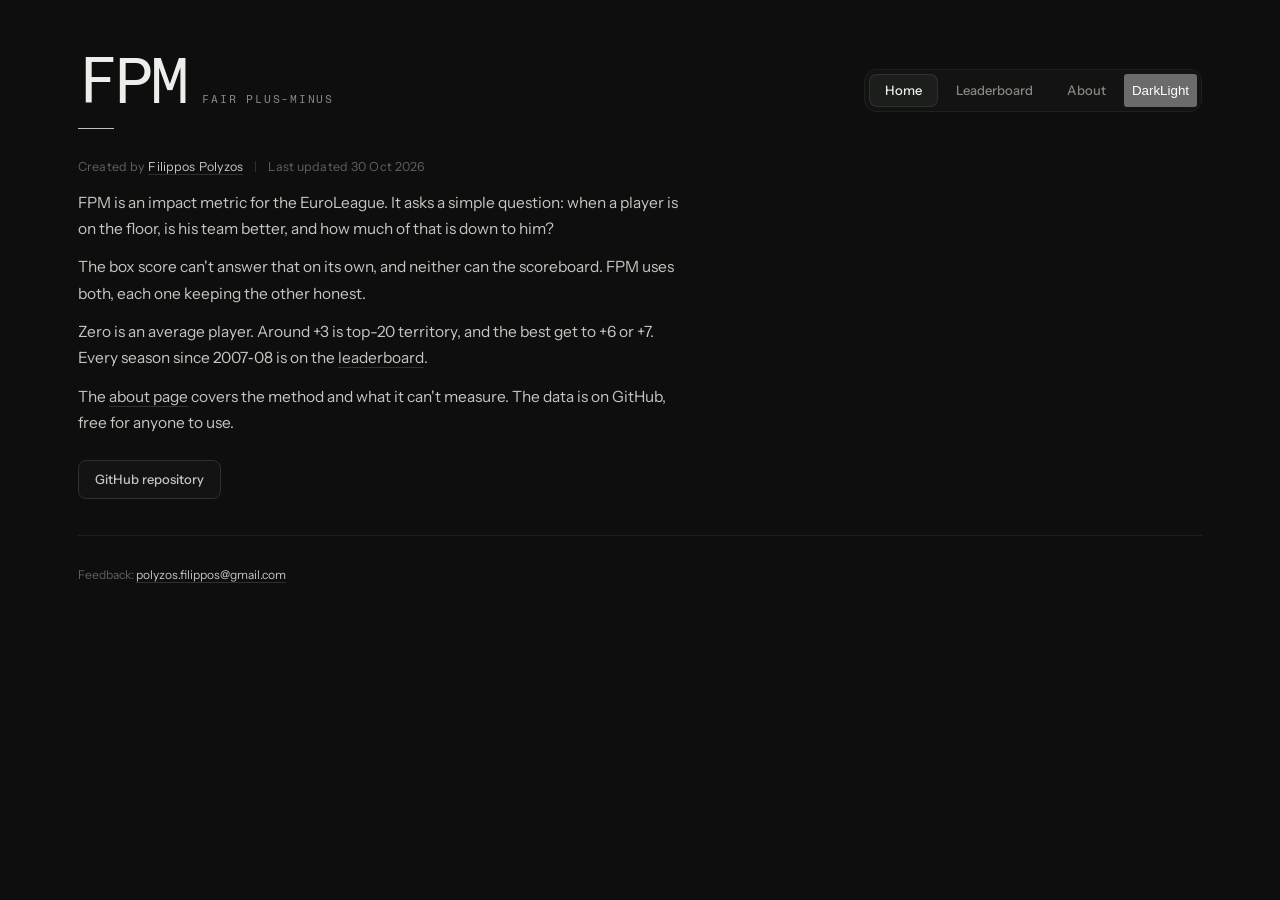
==== docs/index.html @ d582e66f "Add files via upload" ====
<!doctype html>
<html lang="en">
<head>
<meta charset="utf-8">
<meta name="viewport" content="width=device-width, initial-scale=1, viewport-fit=cover">
<script>/* apply a remembered theme before the page paints */try{var t=localStorage.getItem("fpm-theme");if(t==="dark"||t==="light")document.documentElement.setAttribute("data-theme",t);}catch(e){}</script>
<title>FPM - Fair Plus-Minus</title>
<meta name="description" content="Fair Plus-Minus: a EuroLeague player impact metric, with a leaderboard for every season since 2007-08.">
<link rel="preconnect" href="https://fonts.gstatic.com" crossorigin>
<link rel="stylesheet" href="https://fonts.googleapis.com/css2?family=Fragment+Mono&family=Instrument+Sans:wght@400;500;600&family=Instrument+Serif:ital@0;1&display=swap">
<link rel="stylesheet" href="assets/site.css">
</head>
<body>
<div class="wrap">
  <header class="mast">
    <a class="brand" href="./">
      <div class="row"><h1>FPM</h1><span class="exp">Fair Plus-Minus</span></div>
      <div class="mark"></div>
    </a>
    <nav class="nav" aria-label="Site">
      <a href="./" aria-current="page">Home</a>
      <a href="leaderboard/">Leaderboard</a>
      <a href="about/">About</a>
      <button class="theme" id="theme" type="button" aria-label="Switch between light and dark"><span class="on-light">Dark</span><span class="on-dark">Light</span></button>
    </nav>
  </header>

  <div class="credit">
    <span>Created by <a href="https://x.com/filippos_pol" target="_blank" rel="noopener">Filippos Polyzos</a></span>
    <span id="updated"></span>
  </div>

  <p class="lede">FPM is an impact metric for the EuroLeague. It asks a simple question: when a player
    is on the floor, is his team better, and how much of that is down to him?</p>
  <p class="lede">The box score can't answer that on its own, and neither can the scoreboard. FPM uses
    both, each one keeping the other honest.</p>
  <p class="lede">Zero is an average player. Around +3 is top-20 territory, and the best get to +6 or
    +7. Every season since 2007&#8209;08 is on the <a href="leaderboard/">leaderboard</a>.</p>
  <p class="lede">The <a href="about/">about page</a> covers the method and what it can't measure.
    The data is on GitHub, free for anyone to use.</p>
  <a class="repo" href="https://github.com/filippospol/FPM" target="_blank" rel="noopener">GitHub repository</a>
  <div class="rule"></div>

  <footer>
    Feedback: <a href="mailto:polyzos.filippos@gmail.com">polyzos.filippos@gmail.com</a>
  </footer>
</div>
<script src="assets/site.js" data-json="leaderboard/fpm.json"></script>
</body>
</html>
---- docs/assets/site.css ----
/* FPM site: the shared house style ("Instrument"). Fragment Mono for the wordmark and the numbers,
   Instrument Sans for everything you read. Near-black greens-greys, hairline rules, one light accent.
   Every page links this file, so the three stay in step. */
:root{
  --bg:#0d0e0d; --panel:#121312; --raise:#1c1e1c; --hover:#161816;
  --text:#eceee9; --sec:#c3c7bf; --muted:#858a81; --faint:#5d6159;
  --line:#2d302c; --line-2:#1e201d; --accent:#eceee9;
  /* heatmap pair, safe for colour-blind readers: blue above average, vermillion below */
  --pos:52,128,214; --neg:222,98,18;
  --pos-text:#6ea8e8; --neg-text:#f08a46;
  --r:6px;
  --f-mono:'Fragment Mono',ui-monospace,SFMono-Regular,Menlo,Consolas,monospace;
  --f-sans:'Instrument Sans',system-ui,-apple-system,'Segoe UI',Helvetica,Arial,sans-serif;
  --gut:max(18px,env(safe-area-inset-left,0px));
  --gutr:max(18px,env(safe-area-inset-right,0px));
  color-scheme:dark;
}
*{box-sizing:border-box}
html{background:var(--bg)}
html,body{margin:0}
body{background:var(--bg);color:var(--text);font-family:var(--f-sans);-webkit-font-smoothing:antialiased}
a{color:var(--sec)}
.wrap{max-width:1160px;margin:0 auto;padding:0 var(--gutr) 72px var(--gut)}

/* masthead: wordmark on the left, page switcher on the right */
.mast{display:flex;align-items:center;justify-content:space-between;gap:16px;padding:52px 0 0}
.brand{color:inherit;text-decoration:none}
.brand .row{display:flex;align-items:baseline;gap:16px;flex-wrap:wrap}
.brand h1{font:400 clamp(44px,8vw,64px)/.9 var(--f-mono);letter-spacing:-.06em;margin:0}
.brand .exp{font:400 11px var(--f-mono);text-transform:uppercase;letter-spacing:.16em;color:var(--muted)}
.mark{height:1px;width:36px;background:var(--accent);opacity:.8;margin:18px 0 0}
.nav{display:flex;gap:2px;background:var(--panel);border:1px solid var(--line-2);border-radius:calc(var(--r) + 6px);padding:4px}
.nav a{font:500 13px/1 var(--f-sans);color:var(--muted);text-decoration:none;border-radius:calc(var(--r) + 2px);padding:10px 16px}
.nav a:hover{color:var(--text)}
.nav a[aria-current="page"]{background:var(--raise);color:var(--text);box-shadow:inset 0 0 0 1px var(--line)}

/* credit and last-updated line, right under the masthead */
.credit{margin:30px 0 0;font-size:12.5px;color:var(--faint);letter-spacing:.01em;display:flex;flex-wrap:wrap;align-items:center;gap:6px 0}
.credit #updated{display:none}
.credit.dated #updated{display:inline}
.credit.dated #updated::before{content:"";display:inline-block;width:1px;height:11px;background:var(--line);margin:0 12px;vertical-align:-1px}

/* intro copy */
.lede{max-width:60ch;margin:16px 0 0;font-size:15.5px;line-height:1.7;color:var(--sec)}
.lede+.lede{margin-top:12px}
.lede b{color:var(--text);font-weight:500}
.lede a,.credit a,footer a{color:var(--sec);text-decoration:none;border-bottom:1px solid var(--line)}
.lede a:hover,.credit a:hover,footer a:hover{color:var(--text);border-bottom-color:var(--text)}
.repo{display:inline-block;margin:24px 0 0;font:500 13px/1 var(--f-sans);color:var(--sec);text-decoration:none;
  background:var(--panel);border:1px solid var(--line);border-radius:calc(var(--r) + 2px);padding:12px 16px}
.repo:hover{color:var(--text);border-color:var(--muted)}
.rule{height:1px;background:var(--line-2);margin:36px 0 0}

footer{margin-top:28px;font-size:12px;line-height:1.8;color:var(--faint)}
footer .by{margin-top:6px}

/* back to top, on the leaderboard and about pages */
.top{position:fixed;z-index:50;right:max(18px,env(safe-area-inset-right,0px));bottom:max(18px,env(safe-area-inset-bottom,0px));
  font:500 12px/1 var(--f-sans);color:var(--sec);background:var(--panel);border:1px solid var(--line);
  border-radius:calc(var(--r) + 2px);padding:11px 14px;cursor:pointer;opacity:0;pointer-events:none;transition:opacity .2s}
.top.show{opacity:1;pointer-events:auto}
.top:hover{color:var(--text);border-color:var(--muted)}

/* about: long-form reading with a table of contents beside it */
.doc{display:grid;grid-template-columns:220px minmax(0,1fr);gap:48px;margin-top:8px}
.toc{position:sticky;top:24px;align-self:start;max-height:calc(100vh - 48px);overflow:auto;padding:30px 0 0}
.toc ol{list-style:none;margin:0;padding:0}
.toc>ol>li{margin:0 0 20px}
.toc>ol>li>a{font-size:10.5px;font-weight:600;letter-spacing:.1em;text-transform:uppercase;color:var(--muted)}
.toc li li{margin:8px 0 0}
.toc li li a{font-size:12.5px;color:var(--faint)}
.toc a{text-decoration:none;line-height:1.45;display:inline-block}
.toc a:hover,.toc a.on{color:var(--text)}
.prose{max-width:70ch;font-size:15.5px;line-height:1.75;color:var(--sec)}
.prose .part{padding-top:6px}
.prose .part+.part{margin-top:56px;border-top:1px solid var(--line-2)}
.prose h2{font:400 clamp(24px,3.4vw,30px)/1.2 var(--f-mono);letter-spacing:-.03em;color:var(--text);margin:28px 0 16px}
.prose h3{font-size:18px;font-weight:600;letter-spacing:-.01em;color:var(--text);margin:40px 0 10px}
.prose h4{font-size:10.5px;font-weight:600;letter-spacing:.12em;text-transform:uppercase;color:var(--muted);margin:30px 0 10px}
.prose p{margin:0 0 14px}
.prose strong{color:var(--text);font-weight:600}
.prose em{color:var(--text);font-style:italic}
.prose ul,.prose ol{margin:0 0 16px;padding-left:20px}
.prose li{margin:0 0 9px;line-height:1.65}
.prose li::marker{color:var(--faint)}
.prose a{color:var(--sec);text-decoration:none;border-bottom:1px solid var(--line);overflow-wrap:anywhere}
.prose a:hover{color:var(--text);border-bottom-color:var(--text)}
.prose code{font:400 13px var(--f-mono);background:var(--raise);border:1px solid var(--line-2);
  border-radius:4px;padding:1px 5px;color:var(--text)}
.prose h2,.prose h3,.prose h4{scroll-margin-top:20px}
.status{color:var(--muted);font-size:13px;padding:30px 0}

@media(max-width:1000px){
  .doc{grid-template-columns:1fr;gap:0}
  .toc{position:static;max-height:none;border-bottom:1px solid var(--line-2);padding:24px 0 16px}
  .toc li li{display:none}
  .toc>ol{display:flex;flex-wrap:wrap;gap:8px 22px}
  .toc>ol>li{margin:0}
}
@media(max-width:620px){
  .mast{flex-wrap:wrap;align-items:flex-start}
  .credit{flex-direction:column;align-items:flex-start}
  .credit.dated #updated::before{display:none}
}
@media(prefers-reduced-motion:reduce){*{transition:none!important;scroll-behavior:auto!important}}
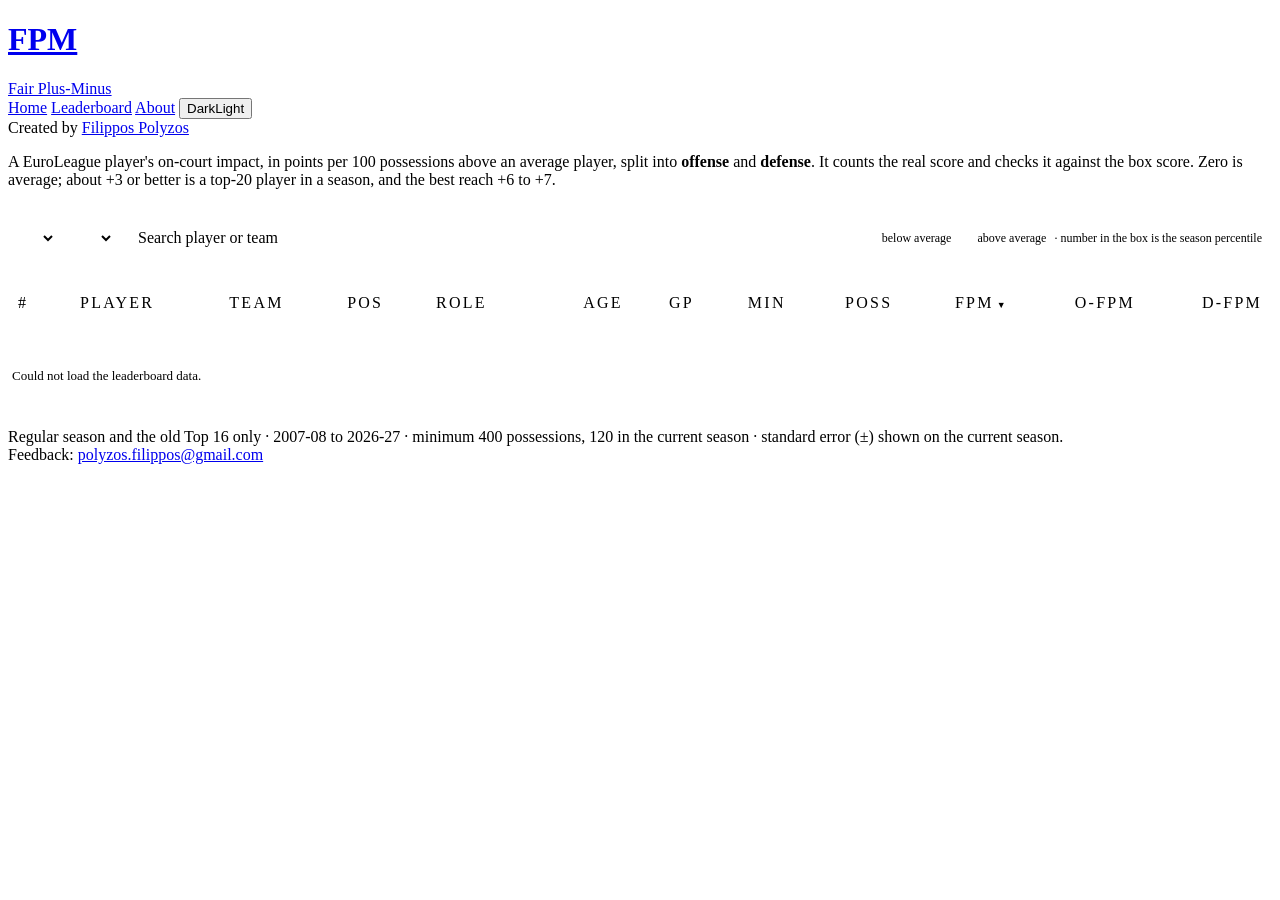
==== commit aa767bd0: "Web app." ====
--- a/docs/index.html
+++ b/docs/index.html
@@ -4,23 +4,92 @@
 <meta charset="utf-8">
 <meta name="viewport" content="width=device-width, initial-scale=1, viewport-fit=cover">
 <script>/* apply a remembered theme before the page paints */try{var t=localStorage.getItem("fpm-theme");if(t==="dark"||t==="light")document.documentElement.setAttribute("data-theme",t);}catch(e){}</script>
-<title>FPM - Fair Plus-Minus</title>
-<meta name="description" content="Fair Plus-Minus: a EuroLeague player impact metric, with a leaderboard for every season since 2007-08.">
+<title>FPM - Leaderboard</title>
 <link rel="preconnect" href="https://fonts.gstatic.com" crossorigin>
 <link rel="stylesheet" href="https://fonts.googleapis.com/css2?family=Fragment+Mono&family=Instrument+Sans:wght@400;500;600&family=Instrument+Serif:ital@0;1&display=swap">
-<link rel="stylesheet" href="assets/site.css">
+<link rel="stylesheet" href="../assets/site.css">
+<meta name="description" content="The FPM leaderboard: EuroLeague player impact for every season since 2007-08, split into offense and defense.">
+<style>
+/* Page-specific styles. Tokens, masthead, nav, intro and footer live in ../assets/site.css. */
+
+/* controls */
+.controls{display:flex;flex-wrap:wrap;align-items:center;gap:10px;margin:28px 0 0}
+select,input{font:400 14px/1 var(--f-sans);color:var(--text);background:var(--panel);
+  border:1px solid var(--rule);border-radius:var(--r);padding:12px 14px}
+#team{max-width:230px}
+input{flex:1;min-width:190px}
+input::placeholder{color:var(--faint)}
+select:focus,input:focus{outline:1px solid var(--text);outline-offset:0}
+.legend{display:flex;align-items:center;gap:8px;font-size:12px;color:var(--muted);flex-wrap:wrap}
+.key{display:inline-flex;align-items:center;gap:6px}
+.chip{display:inline-block;width:12px;height:12px;border-radius:3px;vertical-align:-2px}
+.chip.neg{background:rgba(var(--neg),.85)}
+.chip.pos{background:rgba(var(--pos),.85)}
+.count{margin-left:auto;font:400 11.5px var(--f-mono);letter-spacing:.06em;text-transform:uppercase;color:var(--muted);white-space:nowrap}
+
+/* table, set straight on the page like a ledger: a rule under the header, hairlines between rows */
+.scroll{margin-top:18px}
+table{width:100%;border-collapse:separate;border-spacing:0}
+thead th{position:sticky;top:0;z-index:20;background:var(--bg);
+  font:500 10.5px/1 var(--f-mono);letter-spacing:.14em;text-transform:uppercase;color:var(--muted);
+  text-align:right;padding:16px 10px 12px;border-bottom:1px solid var(--line);
+  cursor:pointer;white-space:nowrap;user-select:none}
+thead th.l{text-align:left}
+thead th:hover{color:var(--text)}
+thead th.on{color:var(--text)}
+.ar{color:var(--text);font-size:9px;margin-left:3px}
+tbody td{font:400 14px var(--f-mono);font-variant-numeric:tabular-nums;text-align:right;padding:12px 10px;vertical-align:middle;
+  border-bottom:1px solid var(--line-2);white-space:nowrap;color:var(--sec)}
+tbody td.l{text-align:left}
+tbody tr:hover td{background:var(--hover)}
+.rankh{width:42px;cursor:default}
+.rankh:hover{color:var(--muted)}
+.rank{color:var(--faint)}
+.player{font:500 15px var(--f-sans);color:var(--text)}
+.team,.pos,.role{font:400 13.5px var(--f-sans);color:var(--muted)}
+/* FPM: a chip coloured by how far above or below average */
+td.fpm{width:80px;padding:6px}
+.fchip{border-radius:var(--r);padding:7px 0 6px;text-align:center}
+.fpm .v{display:block;font:500 14px/1.1 var(--f-mono);color:var(--chip-text)}
+.fpm .pc{display:block;font:400 9.5px var(--f-mono);color:var(--chip-sub);margin-top:3px}
+td .up{color:var(--pos-text)}
+td .dn{color:var(--neg-text)}
+/* the note on the +- header: shows on hover, on a tap, or on keyboard focus */
+.tip{position:relative;display:inline-block;border-bottom:1px dotted var(--muted);cursor:help;outline:none}
+.tip-box{display:none;position:absolute;right:-8px;top:calc(100% + 10px);z-index:30;width:280px;padding:12px 14px;
+  font:400 12.5px/1.55 var(--f-sans);letter-spacing:0;text-transform:none;text-align:left;white-space:normal;
+  color:var(--sec);background:var(--panel);border:1px solid var(--line);border-radius:var(--r);cursor:default}
+.tip-box b{color:var(--text);font-weight:600}
+.tip-box::before{content:"";position:absolute;right:12px;top:-6px;width:10px;height:10px;background:var(--panel);
+  border-left:1px solid var(--line);border-top:1px solid var(--line);transform:rotate(45deg)}
+.tip:hover .tip-box,.tip:focus .tip-box,.tip:focus-within .tip-box{display:block}
+.se-col{display:none}
+table.show-se .se-col{display:table-cell}
+.empty{display:none;padding:44px 4px;color:var(--muted);font-size:13px}
+
+@media(max-width:1000px){.c-min,.c-poss{display:none}}
+@media(max-width:820px){.c-age,.c-gp{display:none}}
+@media(max-width:620px){
+  .c-role,.c-o,.c-d{display:none}
+  table.show-se .se-col{display:none}
+  thead th{padding:14px 6px 10px}
+  tbody td{padding:11px 6px}
+  td.fpm{width:68px;padding:5px 4px}
+}
+@media(max-width:430px){.c-pos{display:none}}
+</style>
 </head>
-<body>
+<body data-top>
 <div class="wrap">
   <header class="mast">
-    <a class="brand" href="./">
+    <a class="brand" href="../">
       <div class="row"><h1>FPM</h1><span class="exp">Fair Plus-Minus</span></div>
       <div class="mark"></div>
     </a>
     <nav class="nav" aria-label="Site">
-      <a href="./" aria-current="page">Home</a>
-      <a href="leaderboard/">Leaderboard</a>
-      <a href="about/">About</a>
+      <a href="../">Home</a>
+      <a href="./" aria-current="page">Leaderboard</a>
+      <a href="../about/">About</a>
       <button class="theme" id="theme" type="button" aria-label="Switch between light and dark"><span class="on-light">Dark</span><span class="on-dark">Light</span></button>
     </nav>
   </header>
@@ -30,21 +99,161 @@
     <span id="updated"></span>
   </div>
 
-  <p class="lede">FPM is an impact metric for the EuroLeague. It asks a simple question: when a player
-    is on the floor, is his team better, and how much of that is down to him?</p>
-  <p class="lede">The box score can't answer that on its own, and neither can the scoreboard. FPM uses
-    both, each one keeping the other honest.</p>
-  <p class="lede">Zero is an average player. Around +3 is top-20 territory, and the best get to +6 or
-    +7. Every season since 2007&#8209;08 is on the <a href="leaderboard/">leaderboard</a>.</p>
-  <p class="lede">The <a href="about/">about page</a> covers the method and what it can't measure.
-    The data is on GitHub, free for anyone to use.</p>
-  <a class="repo" href="https://github.com/filippospol/FPM" target="_blank" rel="noopener">GitHub repository</a>
+  <p class="lede">A EuroLeague player's on-court impact, in points per 100 possessions above an
+    average player, split into <b>offense</b> and <b>defense</b>. It counts the real score and checks
+    it against the box score. Zero is average; about +3 or better is a top-20 player in a season, and
+    the best reach +6 to +7.</p>
   <div class="rule"></div>
 
+  <div class="controls">
+    <select id="season" aria-label="Season"></select>
+    <select id="team" aria-label="Team"></select>
+    <input id="q" type="search" placeholder="Search player or team">
+    <span class="legend">
+      <span class="key"><span class="chip neg"></span>below average</span>
+      <span class="key"><span class="chip pos"></span>above average</span>
+      &middot; number in the box is the season percentile
+    </span>
+    <span class="count" id="count"></span>
+  </div>
+
+  <div class="scroll">
+    <table id="tbl">
+      <thead><tr>
+        <th class="l rankh">#</th>
+        <th class="l" data-k="0">Player</th>
+        <th class="l" data-k="1">Team</th>
+        <th class="l c-pos" data-k="2">Pos</th>
+        <th class="l c-role" data-k="12">Role</th>
+        <th class="c-age" data-k="3">Age</th>
+        <th class="c-gp" data-k="4">GP</th>
+        <th class="c-min" data-k="5">Min</th>
+        <th class="c-poss" data-k="6">Poss</th>
+        <th class="on" data-k="7">FPM<span class="ar">&#9660;</span></th>
+        <th class="se-col c-se" data-k="10"><span class="tip" tabindex="0">&plusmn;<span class="tip-box" role="tooltip">
+          <b>Margin of error.</b> The rating could reasonably sit about this far above or below the number shown.
+          It shrinks as a player's possessions add up, so it is widest early in the season and for
+          players with few minutes. Shown for the current season only, where samples are still small.</span></span></th>
+        <th class="c-o" data-k="8">O-FPM</th>
+        <th class="c-d" data-k="9">D-FPM</th>
+      </tr></thead>
+      <tbody id="body"></tbody>
+    </table>
+    <div class="empty" id="empty">Loading the leaderboard&hellip;</div>
+  </div>
+
   <footer>
-    Feedback: <a href="mailto:polyzos.filippos@gmail.com">polyzos.filippos@gmail.com</a>
+    Regular season and the old Top&nbsp;16 only &middot; 2007-08 to 2026-27 &middot; minimum 400 possessions,
+    120 in the current season &middot; standard error (&plusmn;) shown on the current season.
+    <div class="by">Feedback: <a href="mailto:polyzos.filippos@gmail.com">polyzos.filippos@gmail.com</a></div>
   </footer>
 </div>
-<script src="assets/site.js" data-json="leaderboard/fpm.json"></script>
+
+<script>
+var DATA={},TEAMS={},META={},CUR="";
+var $=function(s){return document.getElementById(s)};
+var state={season:"",team:"",q:"",k:"7",dir:-1};
+var NUM={3:1,4:1,5:1,6:1,7:1,8:1,9:1,10:1,11:1};
+
+function sgn(v){v=+v;return (v>=0?'+':'')+v.toFixed(1);}
+/* colour-blind-safe diverging: blue above average, vermillion below (colours in site.css) */
+var CSS=getComputedStyle(document.documentElement);
+var POS=CSS.getPropertyValue('--pos').trim()||'52,128,214',NEG=CSS.getPropertyValue('--neg').trim()||'222,98,18';
+function heat(v){var t=Math.max(-1,Math.min(1,v/6)),a=Math.abs(t);
+  return 'background:rgba('+(t>=0?POS:NEG)+','+(0.18+0.66*a).toFixed(3)+')';}
+/* names arrive in capitals; show them in normal case, keeping initials and suffixes as they are */
+var KEEP={II:1,III:1,IV:1,AJ:1,CJ:1,DJ:1,JJ:1,KC:1,OJ:1,PJ:1,RJ:1,TJ:1};
+function nice(n){return n.split(' ').map(function(w){
+  if(KEEP[w]||w.length===1)return w;
+  w=w.toLowerCase().replace(/(^|[-'.\u00b4\u2019])(\p{L})/gu,function(m,p,c){return p+c.toUpperCase();});
+  return w.replace(/(^|-)Mc(\p{L})/gu,function(m,p,c){return p+'Mc'+c.toUpperCase();});}).join(' ');}
+function od(v){v=+v;var c=v>0?'up':(v<0?'dn':'');return '<span class="'+c+'">'+sgn(v)+'</span>';}
+
+function rows(){
+  var r=(DATA[state.season]||[]).map(function(a,i){return{a:a,i:i}});
+  if(state.team)r=r.filter(function(x){return x.a[1]===state.team;});
+  if(state.q){var q=state.q.toLowerCase();r=r.filter(function(x){
+    var tn=(TEAMS[x.a[1]]||'').toLowerCase();
+    return x.a[0].toLowerCase().indexOf(q)>-1||x.a[1].toLowerCase().indexOf(q)>-1||tn.indexOf(q)>-1;});}
+  var k=+state.k,num=NUM[k];
+  r.sort(function(x,y){var xa=x.a[k],ya=y.a[k];if(num){xa=+xa;ya=+ya;}
+    if(xa<ya)return -state.dir;if(xa>ya)return state.dir;return x.i-y.i;});
+  return r;
+}
+/* rank each player within the full season by a metric column (best = 1) */
+function rankBy(k){
+  var all=(DATA[state.season]||[]).map(function(a,i){return{a:a,i:i}});
+  all.sort(function(x,y){return y.a[k]-x.a[k];});
+  var m={};for(var j=0;j<all.length;j++)m[all[j].i]=j+1;return m;
+}
+function render(){
+  var r=rows(),h='';
+  var showRank=(state.k==="7"||state.k==="8"||state.k==="9");   /* FPM, O-FPM, D-FPM */
+  var rk=showRank?rankBy(+state.k):null;
+  for(var i=0;i<r.length;i++){var row=r[i],a=row.a;
+    h+='<tr>'+
+      '<td class="l rank">'+(showRank?rk[row.i]:'')+'</td>'+
+      '<td class="l player">'+nice(a[0])+'</td>'+
+      '<td class="l team" title="'+(TEAMS[a[1]]||a[1])+'">'+a[1]+'</td>'+
+      '<td class="l pos c-pos">'+a[2]+'</td>'+
+      '<td class="l role c-role">'+(a[12]||'')+'</td>'+
+      '<td class="c-age">'+Math.round(a[3])+'</td>'+
+      '<td class="c-gp">'+a[4]+'</td>'+
+      '<td class="c-min">'+a[5]+'</td>'+
+      '<td class="c-poss">'+a[6]+'</td>'+
+      '<td class="fpm"><div class="fchip" style="'+heat(+a[7])+'"><span class="v">'+sgn(a[7])+'</span><span class="pc">'+a[11]+'</span></div></td>'+
+      '<td class="se-col c-se">&plusmn;'+(+a[10]).toFixed(1)+'</td>'+
+      '<td class="c-o">'+od(a[8])+'</td>'+
+      '<td class="c-d">'+od(a[9])+'</td>'+
+    '</tr>';
+  }
+  $('body').innerHTML=h;
+  $('tbl').classList.toggle('show-se',state.season===CUR);
+  $('empty').style.display=r.length?'none':'block';
+  if(!r.length)$('empty').textContent='No players match that search.';
+  $('count').textContent=r.length+' players';
+  var th=document.querySelectorAll('thead th');
+  for(var j=0;j<th.length;j++){var el=th[j],ar=el.querySelector('.ar');
+    if(el.getAttribute('data-k')===state.k){el.classList.add('on');
+      if(!ar){ar=document.createElement('span');ar.className='ar';el.appendChild(ar);}
+      ar.innerHTML=state.dir===-1?'&#9660;':'&#9650;';}
+    else{el.classList.remove('on');if(ar)ar.remove();}}
+}
+/* team dropdown for the chosen season: full names, "All teams" default */
+function fillTeams(){
+  var sel=$('team'),prev=state.team,codes={};
+  (DATA[state.season]||[]).forEach(function(a){codes[a[1]]=1;});
+  var list=Object.keys(codes).sort(function(x,y){return (TEAMS[x]||x).localeCompare(TEAMS[y]||y);});
+  sel.innerHTML='<option value="">All teams</option>';
+  list.forEach(function(c){var o=document.createElement('option');o.value=c;o.textContent=TEAMS[c]||c;sel.appendChild(o);});
+  if(prev&&codes[prev])sel.value=prev;else{sel.value='';state.team='';}
+}
+function boot(){
+  var sel=$('season');var ss=META.seasons||[];sel.innerHTML='';
+  for(var i=ss.length-1;i>=0;i--){var o=document.createElement('option');o.value=ss[i].code;o.textContent=ss[i].label;sel.appendChild(o);}
+  CUR=META.current||(ss.length?ss[ss.length-1].code:"");sel.value=CUR;state.season=CUR;
+  fillTeams();
+  render();
+}
+$('season').addEventListener('change',function(){state.season=this.value;fillTeams();render();});
+$('team').addEventListener('change',function(){state.team=this.value;render();});
+$('q').addEventListener('input',function(){state.q=this.value;render();});
+document.querySelectorAll('thead th').forEach(function(el){el.addEventListener('click',function(ev){
+  if(ev.target.closest&&ev.target.closest('.tip-box'))return;   /* reading the note is not a sort */
+  var k=el.getAttribute('data-k');
+  if(!k)return;   /* the # column is not sortable */
+  if(state.k===k)state.dir*=-1;else{state.k=k;state.dir=(k==="0"||k==="1"||k==="2"||k==="12")?1:-1;}
+  render();});});
+
+/* load the two JSON files: relative first (when served beside them), repo as fallback */
+function grab(name){
+  return fetch(name).then(function(r){if(!r.ok)throw 0;return r.json();})
+    .catch(function(){return fetch('https://raw.githubusercontent.com/filippospol/FPM/main/docs/leaderboard/'+name,{cache:'no-store'}).then(function(r){return r.json();});});
+}
+Promise.all([grab('fpm.json'),grab('teams.json')]).then(function(res){
+  META=res[0]||{};DATA=META.data||{};TEAMS=res[1]||{};boot();
+}).catch(function(){var e=$('empty');e.style.display='block';e.textContent='Could not load the leaderboard data.';});
+</script>
+<script src="../assets/site.js" data-json="fpm.json"></script>
 </body>
 </html>
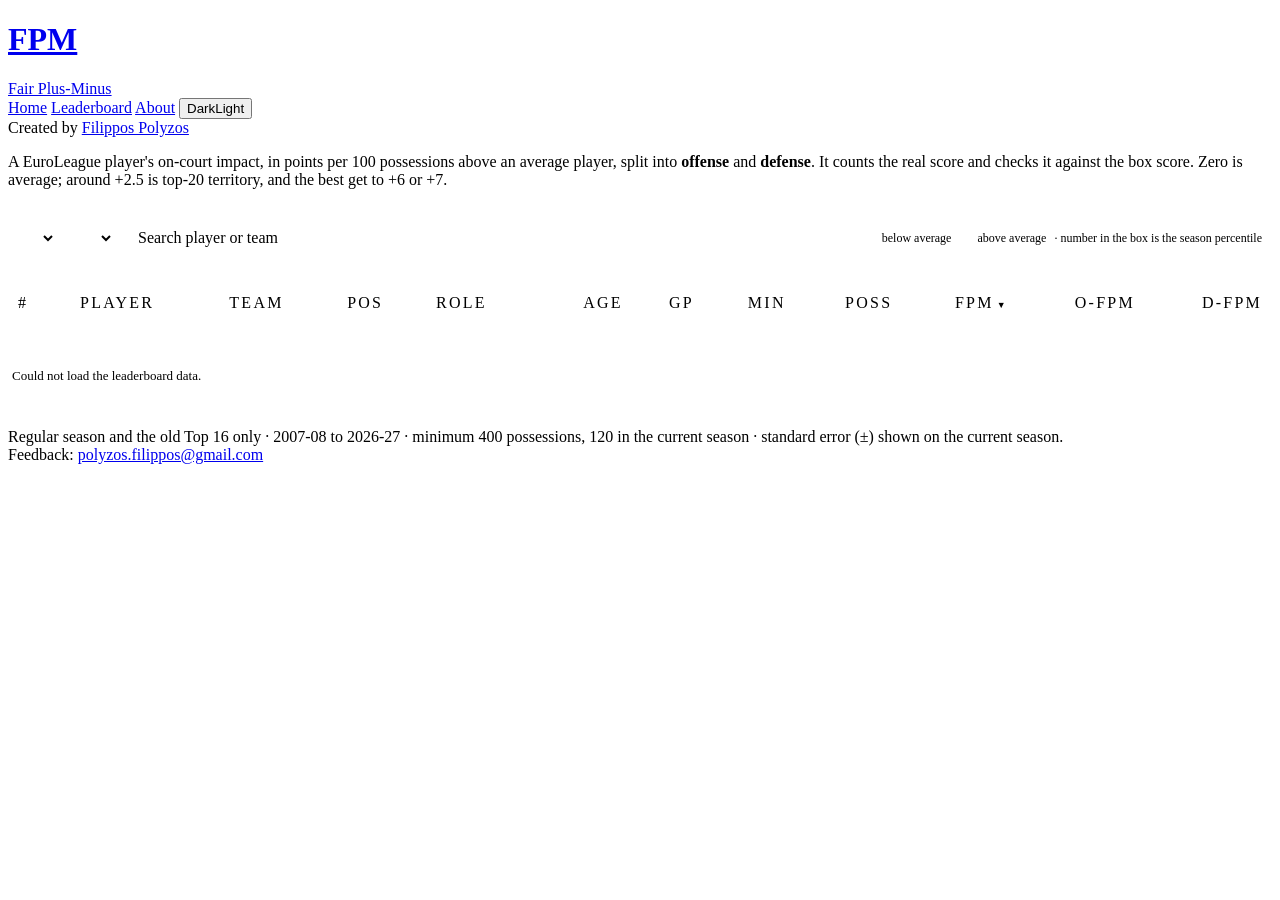
==== commit ed52c053: "FPM web application. Updated the description of a EuroLeague player's impact metrics." ====
--- a/docs/index.html
+++ b/docs/index.html
@@ -101,8 +101,7 @@
 
   <p class="lede">A EuroLeague player's on-court impact, in points per 100 possessions above an
     average player, split into <b>offense</b> and <b>defense</b>. It counts the real score and checks
-    it against the box score. Zero is average; about +3 or better is a top-20 player in a season, and
-    the best reach +6 to +7.</p>
+    it against the box score. Zero is average; around +2.5 is top-20 territory, and the best get to +6 or +7.</p>
   <div class="rule"></div>
 
   <div class="controls">
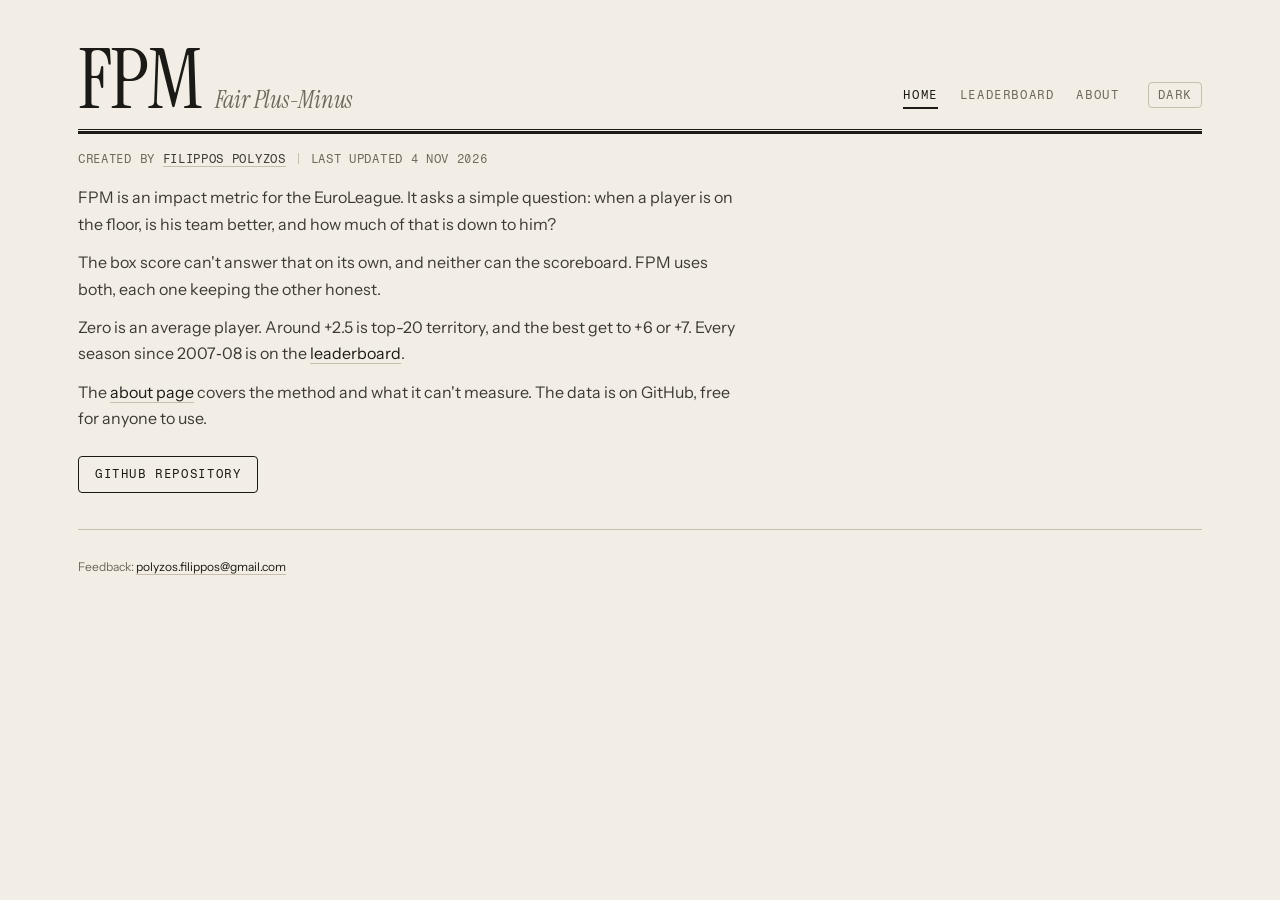
==== commit ff63db3c: "Add files via upload" ====
--- a/docs/index.html
+++ b/docs/index.html
@@ -4,92 +4,23 @@
 <meta charset="utf-8">
 <meta name="viewport" content="width=device-width, initial-scale=1, viewport-fit=cover">
 <script>/* apply a remembered theme before the page paints */try{var t=localStorage.getItem("fpm-theme");if(t==="dark"||t==="light")document.documentElement.setAttribute("data-theme",t);}catch(e){}</script>
-<title>FPM - Leaderboard</title>
+<title>FPM - Fair Plus-Minus</title>
+<meta name="description" content="Fair Plus-Minus: a EuroLeague player impact metric, with a leaderboard for every season since 2007-08.">
 <link rel="preconnect" href="https://fonts.gstatic.com" crossorigin>
 <link rel="stylesheet" href="https://fonts.googleapis.com/css2?family=Fragment+Mono&family=Instrument+Sans:wght@400;500;600&family=Instrument+Serif:ital@0;1&display=swap">
-<link rel="stylesheet" href="../assets/site.css">
-<meta name="description" content="The FPM leaderboard: EuroLeague player impact for every season since 2007-08, split into offense and defense.">
-<style>
-/* Page-specific styles. Tokens, masthead, nav, intro and footer live in ../assets/site.css. */
-
-/* controls */
-.controls{display:flex;flex-wrap:wrap;align-items:center;gap:10px;margin:28px 0 0}
-select,input{font:400 14px/1 var(--f-sans);color:var(--text);background:var(--panel);
-  border:1px solid var(--rule);border-radius:var(--r);padding:12px 14px}
-#team{max-width:230px}
-input{flex:1;min-width:190px}
-input::placeholder{color:var(--faint)}
-select:focus,input:focus{outline:1px solid var(--text);outline-offset:0}
-.legend{display:flex;align-items:center;gap:8px;font-size:12px;color:var(--muted);flex-wrap:wrap}
-.key{display:inline-flex;align-items:center;gap:6px}
-.chip{display:inline-block;width:12px;height:12px;border-radius:3px;vertical-align:-2px}
-.chip.neg{background:rgba(var(--neg),.85)}
-.chip.pos{background:rgba(var(--pos),.85)}
-.count{margin-left:auto;font:400 11.5px var(--f-mono);letter-spacing:.06em;text-transform:uppercase;color:var(--muted);white-space:nowrap}
-
-/* table, set straight on the page like a ledger: a rule under the header, hairlines between rows */
-.scroll{margin-top:18px}
-table{width:100%;border-collapse:separate;border-spacing:0}
-thead th{position:sticky;top:0;z-index:20;background:var(--bg);
-  font:500 10.5px/1 var(--f-mono);letter-spacing:.14em;text-transform:uppercase;color:var(--muted);
-  text-align:right;padding:16px 10px 12px;border-bottom:1px solid var(--line);
-  cursor:pointer;white-space:nowrap;user-select:none}
-thead th.l{text-align:left}
-thead th:hover{color:var(--text)}
-thead th.on{color:var(--text)}
-.ar{color:var(--text);font-size:9px;margin-left:3px}
-tbody td{font:400 14px var(--f-mono);font-variant-numeric:tabular-nums;text-align:right;padding:12px 10px;vertical-align:middle;
-  border-bottom:1px solid var(--line-2);white-space:nowrap;color:var(--sec)}
-tbody td.l{text-align:left}
-tbody tr:hover td{background:var(--hover)}
-.rankh{width:42px;cursor:default}
-.rankh:hover{color:var(--muted)}
-.rank{color:var(--faint)}
-.player{font:500 15px var(--f-sans);color:var(--text)}
-.team,.pos,.role{font:400 13.5px var(--f-sans);color:var(--muted)}
-/* FPM: a chip coloured by how far above or below average */
-td.fpm{width:80px;padding:6px}
-.fchip{border-radius:var(--r);padding:7px 0 6px;text-align:center}
-.fpm .v{display:block;font:500 14px/1.1 var(--f-mono);color:var(--chip-text)}
-.fpm .pc{display:block;font:400 9.5px var(--f-mono);color:var(--chip-sub);margin-top:3px}
-td .up{color:var(--pos-text)}
-td .dn{color:var(--neg-text)}
-/* the note on the +- header: shows on hover, on a tap, or on keyboard focus */
-.tip{position:relative;display:inline-block;border-bottom:1px dotted var(--muted);cursor:help;outline:none}
-.tip-box{display:none;position:absolute;right:-8px;top:calc(100% + 10px);z-index:30;width:280px;padding:12px 14px;
-  font:400 12.5px/1.55 var(--f-sans);letter-spacing:0;text-transform:none;text-align:left;white-space:normal;
-  color:var(--sec);background:var(--panel);border:1px solid var(--line);border-radius:var(--r);cursor:default}
-.tip-box b{color:var(--text);font-weight:600}
-.tip-box::before{content:"";position:absolute;right:12px;top:-6px;width:10px;height:10px;background:var(--panel);
-  border-left:1px solid var(--line);border-top:1px solid var(--line);transform:rotate(45deg)}
-.tip:hover .tip-box,.tip:focus .tip-box,.tip:focus-within .tip-box{display:block}
-.se-col{display:none}
-table.show-se .se-col{display:table-cell}
-.empty{display:none;padding:44px 4px;color:var(--muted);font-size:13px}
-
-@media(max-width:1000px){.c-min,.c-poss{display:none}}
-@media(max-width:820px){.c-age,.c-gp{display:none}}
-@media(max-width:620px){
-  .c-role,.c-o,.c-d{display:none}
-  table.show-se .se-col{display:none}
-  thead th{padding:14px 6px 10px}
-  tbody td{padding:11px 6px}
-  td.fpm{width:68px;padding:5px 4px}
-}
-@media(max-width:430px){.c-pos{display:none}}
-</style>
+<link rel="stylesheet" href="assets/site.css">
 </head>
-<body data-top>
+<body>
 <div class="wrap">
   <header class="mast">
-    <a class="brand" href="../">
+    <a class="brand" href="./">
       <div class="row"><h1>FPM</h1><span class="exp">Fair Plus-Minus</span></div>
       <div class="mark"></div>
     </a>
     <nav class="nav" aria-label="Site">
-      <a href="../">Home</a>
-      <a href="./" aria-current="page">Leaderboard</a>
-      <a href="../about/">About</a>
+      <a href="./" aria-current="page">Home</a>
+      <a href="leaderboard/">Leaderboard</a>
+      <a href="about/">About</a>
       <button class="theme" id="theme" type="button" aria-label="Switch between light and dark"><span class="on-light">Dark</span><span class="on-dark">Light</span></button>
     </nav>
   </header>
@@ -99,160 +30,21 @@
     <span id="updated"></span>
   </div>
 
-  <p class="lede">A EuroLeague player's on-court impact, in points per 100 possessions above an
-    average player, split into <b>offense</b> and <b>defense</b>. It counts the real score and checks
-    it against the box score. Zero is average; around +2.5 is top-20 territory, and the best get to +6 or +7.</p>
+  <p class="lede">FPM is an impact metric for the EuroLeague. It asks a simple question: when a player
+    is on the floor, is his team better, and how much of that is down to him?</p>
+  <p class="lede">The box score can't answer that on its own, and neither can the scoreboard. FPM uses
+    both, each one keeping the other honest.</p>
+  <p class="lede">Zero is an average player. Around +2.5 is top-20 territory, and the best get to +6 or
+    +7. Every season since 2007&#8209;08 is on the <a href="leaderboard/">leaderboard</a>.</p>
+  <p class="lede">The <a href="about/">about page</a> covers the method and what it can't measure.
+    The data is on GitHub, free for anyone to use.</p>
+  <a class="repo" href="https://github.com/filippospol/FPM" target="_blank" rel="noopener">GitHub repository</a>
   <div class="rule"></div>
 
-  <div class="controls">
-    <select id="season" aria-label="Season"></select>
-    <select id="team" aria-label="Team"></select>
-    <input id="q" type="search" placeholder="Search player or team">
-    <span class="legend">
-      <span class="key"><span class="chip neg"></span>below average</span>
-      <span class="key"><span class="chip pos"></span>above average</span>
-      &middot; number in the box is the season percentile
-    </span>
-    <span class="count" id="count"></span>
-  </div>
-
-  <div class="scroll">
-    <table id="tbl">
-      <thead><tr>
-        <th class="l rankh">#</th>
-        <th class="l" data-k="0">Player</th>
-        <th class="l" data-k="1">Team</th>
-        <th class="l c-pos" data-k="2">Pos</th>
-        <th class="l c-role" data-k="12">Role</th>
-        <th class="c-age" data-k="3">Age</th>
-        <th class="c-gp" data-k="4">GP</th>
-        <th class="c-min" data-k="5">Min</th>
-        <th class="c-poss" data-k="6">Poss</th>
-        <th class="on" data-k="7">FPM<span class="ar">&#9660;</span></th>
-        <th class="se-col c-se" data-k="10"><span class="tip" tabindex="0">&plusmn;<span class="tip-box" role="tooltip">
-          <b>Margin of error.</b> The rating could reasonably sit about this far above or below the number shown.
-          It shrinks as a player's possessions add up, so it is widest early in the season and for
-          players with few minutes. Shown for the current season only, where samples are still small.</span></span></th>
-        <th class="c-o" data-k="8">O-FPM</th>
-        <th class="c-d" data-k="9">D-FPM</th>
-      </tr></thead>
-      <tbody id="body"></tbody>
-    </table>
-    <div class="empty" id="empty">Loading the leaderboard&hellip;</div>
-  </div>
-
   <footer>
-    Regular season and the old Top&nbsp;16 only &middot; 2007-08 to 2026-27 &middot; minimum 400 possessions,
-    120 in the current season &middot; standard error (&plusmn;) shown on the current season.
-    <div class="by">Feedback: <a href="mailto:polyzos.filippos@gmail.com">polyzos.filippos@gmail.com</a></div>
+    Feedback: <a href="mailto:polyzos.filippos@gmail.com">polyzos.filippos@gmail.com</a>
   </footer>
 </div>
-
-<script>
-var DATA={},TEAMS={},META={},CUR="";
-var $=function(s){return document.getElementById(s)};
-var state={season:"",team:"",q:"",k:"7",dir:-1};
-var NUM={3:1,4:1,5:1,6:1,7:1,8:1,9:1,10:1,11:1};
-
-function sgn(v){v=+v;return (v>=0?'+':'')+v.toFixed(1);}
-/* colour-blind-safe diverging: blue above average, vermillion below (colours in site.css) */
-var CSS=getComputedStyle(document.documentElement);
-var POS=CSS.getPropertyValue('--pos').trim()||'52,128,214',NEG=CSS.getPropertyValue('--neg').trim()||'222,98,18';
-function heat(v){var t=Math.max(-1,Math.min(1,v/6)),a=Math.abs(t);
-  return 'background:rgba('+(t>=0?POS:NEG)+','+(0.18+0.66*a).toFixed(3)+')';}
-/* names arrive in capitals; show them in normal case, keeping initials and suffixes as they are */
-var KEEP={II:1,III:1,IV:1,AJ:1,CJ:1,DJ:1,JJ:1,KC:1,OJ:1,PJ:1,RJ:1,TJ:1};
-function nice(n){return n.split(' ').map(function(w){
-  if(KEEP[w]||w.length===1)return w;
-  w=w.toLowerCase().replace(/(^|[-'.\u00b4\u2019])(\p{L})/gu,function(m,p,c){return p+c.toUpperCase();});
-  return w.replace(/(^|-)Mc(\p{L})/gu,function(m,p,c){return p+'Mc'+c.toUpperCase();});}).join(' ');}
-function od(v){v=+v;var c=v>0?'up':(v<0?'dn':'');return '<span class="'+c+'">'+sgn(v)+'</span>';}
-
-function rows(){
-  var r=(DATA[state.season]||[]).map(function(a,i){return{a:a,i:i}});
-  if(state.team)r=r.filter(function(x){return x.a[1]===state.team;});
-  if(state.q){var q=state.q.toLowerCase();r=r.filter(function(x){
-    var tn=(TEAMS[x.a[1]]||'').toLowerCase();
-    return x.a[0].toLowerCase().indexOf(q)>-1||x.a[1].toLowerCase().indexOf(q)>-1||tn.indexOf(q)>-1;});}
-  var k=+state.k,num=NUM[k];
-  r.sort(function(x,y){var xa=x.a[k],ya=y.a[k];if(num){xa=+xa;ya=+ya;}
-    if(xa<ya)return -state.dir;if(xa>ya)return state.dir;return x.i-y.i;});
-  return r;
-}
-/* rank each player within the full season by a metric column (best = 1) */
-function rankBy(k){
-  var all=(DATA[state.season]||[]).map(function(a,i){return{a:a,i:i}});
-  all.sort(function(x,y){return y.a[k]-x.a[k];});
-  var m={};for(var j=0;j<all.length;j++)m[all[j].i]=j+1;return m;
-}
-function render(){
-  var r=rows(),h='';
-  var showRank=(state.k==="7"||state.k==="8"||state.k==="9");   /* FPM, O-FPM, D-FPM */
-  var rk=showRank?rankBy(+state.k):null;
-  for(var i=0;i<r.length;i++){var row=r[i],a=row.a;
-    h+='<tr>'+
-      '<td class="l rank">'+(showRank?rk[row.i]:'')+'</td>'+
-      '<td class="l player">'+nice(a[0])+'</td>'+
-      '<td class="l team" title="'+(TEAMS[a[1]]||a[1])+'">'+a[1]+'</td>'+
-      '<td class="l pos c-pos">'+a[2]+'</td>'+
-      '<td class="l role c-role">'+(a[12]||'')+'</td>'+
-      '<td class="c-age">'+Math.round(a[3])+'</td>'+
-      '<td class="c-gp">'+a[4]+'</td>'+
-      '<td class="c-min">'+a[5]+'</td>'+
-      '<td class="c-poss">'+a[6]+'</td>'+
-      '<td class="fpm"><div class="fchip" style="'+heat(+a[7])+'"><span class="v">'+sgn(a[7])+'</span><span class="pc">'+a[11]+'</span></div></td>'+
-      '<td class="se-col c-se">&plusmn;'+(+a[10]).toFixed(1)+'</td>'+
-      '<td class="c-o">'+od(a[8])+'</td>'+
-      '<td class="c-d">'+od(a[9])+'</td>'+
-    '</tr>';
-  }
-  $('body').innerHTML=h;
-  $('tbl').classList.toggle('show-se',state.season===CUR);
-  $('empty').style.display=r.length?'none':'block';
-  if(!r.length)$('empty').textContent='No players match that search.';
-  $('count').textContent=r.length+' players';
-  var th=document.querySelectorAll('thead th');
-  for(var j=0;j<th.length;j++){var el=th[j],ar=el.querySelector('.ar');
-    if(el.getAttribute('data-k')===state.k){el.classList.add('on');
-      if(!ar){ar=document.createElement('span');ar.className='ar';el.appendChild(ar);}
-      ar.innerHTML=state.dir===-1?'&#9660;':'&#9650;';}
-    else{el.classList.remove('on');if(ar)ar.remove();}}
-}
-/* team dropdown for the chosen season: full names, "All teams" default */
-function fillTeams(){
-  var sel=$('team'),prev=state.team,codes={};
-  (DATA[state.season]||[]).forEach(function(a){codes[a[1]]=1;});
-  var list=Object.keys(codes).sort(function(x,y){return (TEAMS[x]||x).localeCompare(TEAMS[y]||y);});
-  sel.innerHTML='<option value="">All teams</option>';
-  list.forEach(function(c){var o=document.createElement('option');o.value=c;o.textContent=TEAMS[c]||c;sel.appendChild(o);});
-  if(prev&&codes[prev])sel.value=prev;else{sel.value='';state.team='';}
-}
-function boot(){
-  var sel=$('season');var ss=META.seasons||[];sel.innerHTML='';
-  for(var i=ss.length-1;i>=0;i--){var o=document.createElement('option');o.value=ss[i].code;o.textContent=ss[i].label;sel.appendChild(o);}
-  CUR=META.current||(ss.length?ss[ss.length-1].code:"");sel.value=CUR;state.season=CUR;
-  fillTeams();
-  render();
-}
-$('season').addEventListener('change',function(){state.season=this.value;fillTeams();render();});
-$('team').addEventListener('change',function(){state.team=this.value;render();});
-$('q').addEventListener('input',function(){state.q=this.value;render();});
-document.querySelectorAll('thead th').forEach(function(el){el.addEventListener('click',function(ev){
-  if(ev.target.closest&&ev.target.closest('.tip-box'))return;   /* reading the note is not a sort */
-  var k=el.getAttribute('data-k');
-  if(!k)return;   /* the # column is not sortable */
-  if(state.k===k)state.dir*=-1;else{state.k=k;state.dir=(k==="0"||k==="1"||k==="2"||k==="12")?1:-1;}
-  render();});});
-
-/* load the two JSON files: relative first (when served beside them), repo as fallback */
-function grab(name){
-  return fetch(name).then(function(r){if(!r.ok)throw 0;return r.json();})
-    .catch(function(){return fetch('https://raw.githubusercontent.com/filippospol/FPM/main/docs/leaderboard/'+name,{cache:'no-store'}).then(function(r){return r.json();});});
-}
-Promise.all([grab('fpm.json'),grab('teams.json')]).then(function(res){
-  META=res[0]||{};DATA=META.data||{};TEAMS=res[1]||{};boot();
-}).catch(function(){var e=$('empty');e.style.display='block';e.textContent='Could not load the leaderboard data.';});
-</script>
-<script src="../assets/site.js" data-json="fpm.json"></script>
+<script src="assets/site.js" data-json="leaderboard/fpm.json"></script>
 </body>
 </html>
--- a/docs/assets/site.css
+++ b/docs/assets/site.css
@@ -0,0 +1,141 @@
+/* FPM site: the shared house style ("Ledger"). Paper by day, ink by night, following the visitor's
+   system setting unless they pick one with the switch in the masthead (site.js remembers it).
+   The page behaves like print: a serif masthead over a double rule, text links instead of buttons,
+   the table set straight on the page with rules rather than in a card. The only colour is the
+   heatmap, blue above average and vermillion below, a pair that holds up for colour-blind readers.
+   Every page links this file, so the three stay in step. */
+:root{
+  /* light (paper) */
+  --bg:#f2eee5; --panel:#f8f5ee; --raise:#e7e1d4; --hover:#ebe6da;
+  --text:#1b1a16; --sec:#3d3a33; --muted:#6f6a60; --faint:#9b958a;
+  --line:#1b1a16; --rule:#c6bfae; --line-2:#dcd6c8;
+  --pos:52,128,214; --neg:222,98,18;            /* heatmap pair */
+  --pos-text:#1f63b8; --neg-text:#c2530f;        /* the same pair as text, tuned for paper */
+  --chip-text:#15140f; --chip-sub:rgba(0,0,0,.55);
+  --r:4px;
+  --f-serif:'Instrument Serif',Georgia,'Times New Roman',serif;
+  --f-mono:'Fragment Mono',ui-monospace,SFMono-Regular,Menlo,Consolas,monospace;
+  --f-sans:'Instrument Sans',system-ui,-apple-system,'Segoe UI',Helvetica,Arial,sans-serif;
+  --gut:max(18px,env(safe-area-inset-left,0px));
+  --gutr:max(18px,env(safe-area-inset-right,0px));
+  color-scheme:light;
+}
+/* dark (ink): the system setting, unless the visitor chose light */
+@media(prefers-color-scheme:dark){ :root:not([data-theme="light"]){
+  --bg:#141311; --panel:#1a1916; --raise:#262420; --hover:#1f1d19;
+  --text:#ece7da; --sec:#c5bfb0; --muted:#8a8478; --faint:#625d53;
+  --line:#ece7da; --rule:#4a453c; --line-2:#2a2823;
+  --pos-text:#6ea8e8; --neg-text:#f08a46;
+  --chip-text:#ffffff; --chip-sub:rgba(255,255,255,.62);
+  color-scheme:dark; } }
+:root[data-theme="dark"]{
+  --bg:#141311; --panel:#1a1916; --raise:#262420; --hover:#1f1d19;
+  --text:#ece7da; --sec:#c5bfb0; --muted:#8a8478; --faint:#625d53;
+  --line:#ece7da; --rule:#4a453c; --line-2:#2a2823;
+  --pos-text:#6ea8e8; --neg-text:#f08a46;
+  --chip-text:#ffffff; --chip-sub:rgba(255,255,255,.62);
+  color-scheme:dark; }
+
+*{box-sizing:border-box}
+html{background:var(--bg)}
+html,body{margin:0}
+body{background:var(--bg);color:var(--text);font-family:var(--f-sans);-webkit-font-smoothing:antialiased}
+a{color:var(--sec)}
+.wrap{max-width:1160px;margin:0 auto;padding:0 var(--gutr) 72px var(--gut)}
+
+/* masthead: serif wordmark, the page links set as text, the theme switch, then a double rule */
+.mast{display:flex;align-items:flex-end;justify-content:space-between;gap:16px;padding:44px 0 14px;
+  border-bottom:1px solid var(--line);position:relative}
+.mast::after{content:"";position:absolute;left:0;right:0;bottom:-5px;height:3px;background:var(--line)}
+.brand{color:inherit;text-decoration:none}
+.brand .row{display:flex;align-items:baseline;gap:14px;flex-wrap:wrap}
+.brand h1{font:400 clamp(52px,9vw,84px)/.85 var(--f-serif);letter-spacing:-.025em;margin:0}
+.brand .exp{font:italic 400 clamp(18px,2.6vw,24px)/1 var(--f-serif);color:var(--muted);letter-spacing:-.01em}
+.mark{display:none}
+.nav{display:flex;align-items:baseline;gap:22px;padding-bottom:6px}
+.nav a{font:500 11.5px/1 var(--f-mono);letter-spacing:.14em;text-transform:uppercase;color:var(--muted);text-decoration:none;
+  padding:6px 0;border-bottom:2px solid transparent}
+.nav a:hover{color:var(--text)}
+.nav a[aria-current="page"]{color:var(--text);border-bottom-color:var(--text)}
+.theme{margin-left:6px;font:500 11.5px/1 var(--f-mono);letter-spacing:.14em;text-transform:uppercase;color:var(--muted);
+  background:none;border:1px solid var(--rule);border-radius:var(--r);padding:7px 9px 6px;cursor:pointer}
+.theme:hover{color:var(--text);border-color:var(--text)}
+.theme .on-dark,.theme .on-light{display:none}
+:root[data-theme="dark"] .theme .on-dark{display:inline}
+:root[data-theme="light"] .theme .on-light{display:inline}
+:root:not([data-theme]) .theme .on-light{display:inline}
+@media(prefers-color-scheme:dark){ :root:not([data-theme]) .theme .on-light{display:none} :root:not([data-theme]) .theme .on-dark{display:inline} }
+
+/* dateline under the masthead */
+.credit{margin:22px 0 0;font:400 11.5px var(--f-mono);letter-spacing:.06em;text-transform:uppercase;color:var(--muted);
+  display:flex;flex-wrap:wrap;align-items:center;gap:6px 0}
+.credit #updated{display:none}
+.credit.dated #updated{display:inline}
+.credit.dated #updated::before{content:"";display:inline-block;width:1px;height:11px;background:var(--rule);margin:0 12px;vertical-align:-1px}
+
+/* intro copy */
+.lede{max-width:60ch;margin:18px 0 0;font-size:16px;line-height:1.65;color:var(--sec)}
+.lede+.lede{margin-top:12px}
+.lede b{color:var(--text);font-weight:500}
+.lede a,.credit a,footer a{color:var(--text);text-decoration:none;border-bottom:1px solid var(--rule)}
+.lede a:hover,.credit a:hover,footer a:hover{border-bottom-color:var(--text)}
+.credit a{color:var(--sec)}
+.repo{display:inline-block;margin:24px 0 0;font:500 11.5px/1 var(--f-mono);letter-spacing:.14em;text-transform:uppercase;color:var(--text);
+  text-decoration:none;border:1px solid var(--line);border-radius:var(--r);padding:12px 16px}
+.repo:hover{background:var(--text);color:var(--bg)}
+.rule{height:1px;background:var(--rule);margin:36px 0 0}
+
+footer{margin-top:26px;font:400 12px/1.8 var(--f-sans);color:var(--muted)}
+footer .by{margin-top:6px}
+
+/* back to top, on the leaderboard and about pages */
+.top{position:fixed;z-index:50;right:max(18px,env(safe-area-inset-right,0px));bottom:max(18px,env(safe-area-inset-bottom,0px));
+  font:500 11px/1 var(--f-mono);letter-spacing:.14em;text-transform:uppercase;color:var(--text);background:var(--panel);
+  border:1px solid var(--line);border-radius:var(--r);padding:11px 13px;cursor:pointer;opacity:0;pointer-events:none;transition:opacity .2s}
+.top.show{opacity:1;pointer-events:auto}
+.top:hover{background:var(--text);color:var(--bg)}
+
+/* about: long-form reading with a table of contents beside it */
+.doc{display:grid;grid-template-columns:220px minmax(0,1fr);gap:48px;margin-top:8px}
+.toc{position:sticky;top:24px;align-self:start;max-height:calc(100vh - 48px);overflow:auto;padding:30px 0 0}
+.toc ol{list-style:none;margin:0;padding:0}
+.toc>ol>li{margin:0 0 20px}
+.toc>ol>li>a{font:500 10.5px var(--f-mono);letter-spacing:.14em;text-transform:uppercase;color:var(--muted)}
+.toc li li{margin:8px 0 0}
+.toc li li a{font-size:13px;color:var(--muted)}
+.toc a{text-decoration:none;line-height:1.45;display:inline-block}
+.toc a:hover,.toc a.on{color:var(--text)}
+.prose{max-width:68ch;font-size:16.5px;line-height:1.7;color:var(--sec)}
+.prose .part{padding-top:6px}
+.prose .part+.part{margin-top:56px;border-top:1px solid var(--rule)}
+.prose h2{font:400 clamp(34px,4.6vw,44px)/1.05 var(--f-serif);letter-spacing:-.02em;color:var(--text);margin:30px 0 18px}
+.prose h3{font:400 24px/1.2 var(--f-serif);letter-spacing:-.01em;color:var(--text);margin:42px 0 10px}
+.prose h4{font:500 10.5px var(--f-mono);letter-spacing:.14em;text-transform:uppercase;color:var(--muted);margin:30px 0 10px}
+.prose p{margin:0 0 14px}
+.prose strong{color:var(--text);font-weight:600}
+.prose em{color:var(--text);font-style:italic}
+.prose ul,.prose ol{margin:0 0 16px;padding-left:20px}
+.prose li{margin:0 0 9px;line-height:1.6}
+.prose li::marker{color:var(--faint)}
+.prose a{color:var(--text);text-decoration:none;border-bottom:1px solid var(--rule);overflow-wrap:anywhere}
+.prose a:hover{border-bottom-color:var(--text)}
+.prose code{font:400 13.5px var(--f-mono);background:var(--raise);border-radius:3px;padding:1px 5px;color:var(--text)}
+.prose h2,.prose h3,.prose h4{scroll-margin-top:20px}
+.status{color:var(--muted);font-size:13px;padding:30px 0}
+
+@media(max-width:1000px){
+  .doc{grid-template-columns:1fr;gap:0}
+  .toc{position:static;max-height:none;border-bottom:1px solid var(--rule);padding:24px 0 16px}
+  .toc li li{display:none}
+  .toc>ol{display:flex;flex-wrap:wrap;gap:8px 22px}
+  .toc>ol>li{margin:0}
+}
+@media(max-width:620px){
+  .mast{flex-wrap:wrap;align-items:flex-start;padding-top:32px}
+  .nav{width:100%;gap:18px}
+  .credit{flex-direction:column;align-items:flex-start}
+  .credit.dated #updated::before{display:none}
+  .lede{font-size:15.5px}
+  .prose{font-size:16px}
+}
+@media(prefers-reduced-motion:reduce){*{transition:none!important;scroll-behavior:auto!important}}
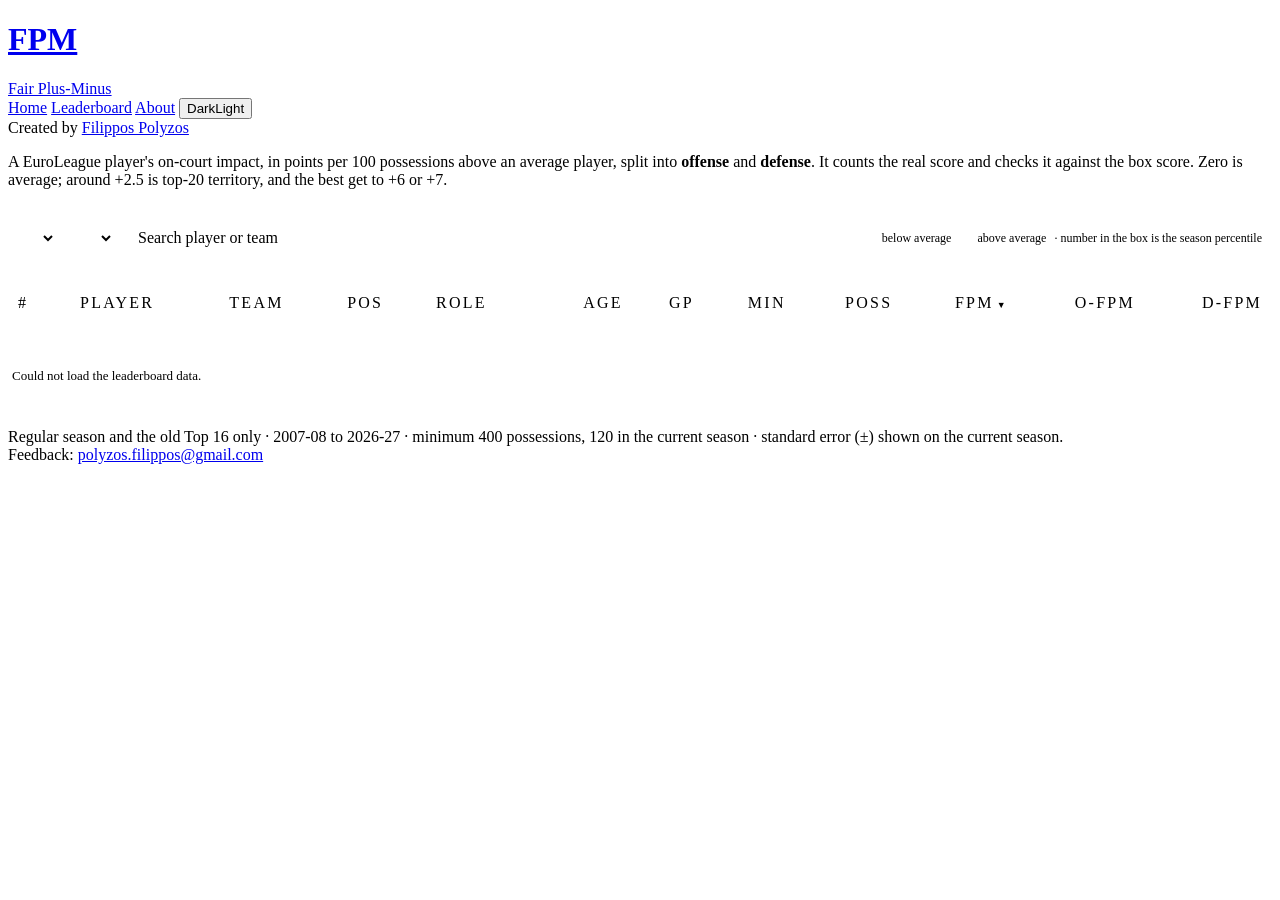
==== commit c67fbaa4: "Add files via upload" ====
--- a/docs/index.html
+++ b/docs/index.html
@@ -4,23 +4,92 @@
 <meta charset="utf-8">
 <meta name="viewport" content="width=device-width, initial-scale=1, viewport-fit=cover">
 <script>/* apply a remembered theme before the page paints */try{var t=localStorage.getItem("fpm-theme");if(t==="dark"||t==="light")document.documentElement.setAttribute("data-theme",t);}catch(e){}</script>
-<title>FPM - Fair Plus-Minus</title>
-<meta name="description" content="Fair Plus-Minus: a EuroLeague player impact metric, with a leaderboard for every season since 2007-08.">
+<title>FPM - Leaderboard</title>
 <link rel="preconnect" href="https://fonts.gstatic.com" crossorigin>
 <link rel="stylesheet" href="https://fonts.googleapis.com/css2?family=Fragment+Mono&family=Instrument+Sans:wght@400;500;600&family=Instrument+Serif:ital@0;1&display=swap">
-<link rel="stylesheet" href="assets/site.css">
+<link rel="stylesheet" href="../assets/site.css">
+<meta name="description" content="The FPM leaderboard: EuroLeague player impact for every season since 2007-08, split into offense and defense.">
+<style>
+/* Page-specific styles. Tokens, masthead, nav, intro and footer live in ../assets/site.css. */
+
+/* controls */
+.controls{display:flex;flex-wrap:wrap;align-items:center;gap:10px;margin:28px 0 0}
+select,input{font:400 14px/1 var(--f-sans);color:var(--text);background:var(--panel);
+  border:1px solid var(--rule);border-radius:var(--r);padding:12px 14px}
+#team{max-width:230px}
+input{flex:1;min-width:190px}
+input::placeholder{color:var(--faint)}
+select:focus,input:focus{outline:1px solid var(--text);outline-offset:0}
+.legend{display:flex;align-items:center;gap:8px;font-size:12px;color:var(--muted);flex-wrap:wrap}
+.key{display:inline-flex;align-items:center;gap:6px}
+.chip{display:inline-block;width:12px;height:12px;border-radius:3px;vertical-align:-2px}
+.chip.neg{background:rgba(var(--neg),.85)}
+.chip.pos{background:rgba(var(--pos),.85)}
+.count{margin-left:auto;font:400 11.5px var(--f-mono);letter-spacing:.06em;text-transform:uppercase;color:var(--muted);white-space:nowrap}
+
+/* table, set straight on the page like a ledger: a rule under the header, hairlines between rows */
+.scroll{margin-top:18px}
+table{width:100%;border-collapse:separate;border-spacing:0}
+thead th{position:sticky;top:0;z-index:20;background:var(--bg);
+  font:500 10.5px/1 var(--f-mono);letter-spacing:.14em;text-transform:uppercase;color:var(--muted);
+  text-align:right;padding:16px 10px 12px;border-bottom:1px solid var(--line);
+  cursor:pointer;white-space:nowrap;user-select:none}
+thead th.l{text-align:left}
+thead th:hover{color:var(--text)}
+thead th.on{color:var(--text)}
+.ar{color:var(--text);font-size:9px;margin-left:3px}
+tbody td{font:400 14px var(--f-mono);font-variant-numeric:tabular-nums;text-align:right;padding:12px 10px;vertical-align:middle;
+  border-bottom:1px solid var(--line-2);white-space:nowrap;color:var(--sec)}
+tbody td.l{text-align:left}
+tbody tr:hover td{background:var(--hover)}
+.rankh{width:42px;cursor:default}
+.rankh:hover{color:var(--muted)}
+.rank{color:var(--faint)}
+.player{font:500 15px var(--f-sans);color:var(--text)}
+.team,.pos,.role{font:400 13.5px var(--f-sans);color:var(--muted)}
+/* FPM: a chip coloured by how far above or below average */
+td.fpm{width:80px;padding:6px}
+.fchip{border-radius:var(--r);padding:7px 0 6px;text-align:center}
+.fpm .v{display:block;font:500 14px/1.1 var(--f-mono);color:var(--chip-text)}
+.fpm .pc{display:block;font:400 9.5px var(--f-mono);color:var(--chip-sub);margin-top:3px}
+td .up{color:var(--pos-text)}
+td .dn{color:var(--neg-text)}
+/* the note on the +- header: shows on hover, on a tap, or on keyboard focus */
+.tip{position:relative;display:inline-block;border-bottom:1px dotted var(--muted);cursor:help;outline:none}
+.tip-box{display:none;position:absolute;right:-8px;top:calc(100% + 10px);z-index:30;width:280px;padding:12px 14px;
+  font:400 12.5px/1.55 var(--f-sans);letter-spacing:0;text-transform:none;text-align:left;white-space:normal;
+  color:var(--sec);background:var(--panel);border:1px solid var(--line);border-radius:var(--r);cursor:default}
+.tip-box b{color:var(--text);font-weight:600}
+.tip-box::before{content:"";position:absolute;right:12px;top:-6px;width:10px;height:10px;background:var(--panel);
+  border-left:1px solid var(--line);border-top:1px solid var(--line);transform:rotate(45deg)}
+.tip:hover .tip-box,.tip:focus .tip-box,.tip:focus-within .tip-box{display:block}
+.se-col{display:none}
+table.show-se .se-col{display:table-cell}
+.empty{display:none;padding:44px 4px;color:var(--muted);font-size:13px}
+
+@media(max-width:1000px){.c-min,.c-poss{display:none}}
+@media(max-width:820px){.c-age,.c-gp{display:none}}
+@media(max-width:620px){
+  .c-role,.c-o,.c-d{display:none}
+  table.show-se .se-col{display:none}
+  thead th{padding:14px 6px 10px}
+  tbody td{padding:11px 6px}
+  td.fpm{width:68px;padding:5px 4px}
+}
+@media(max-width:430px){.c-pos{display:none}}
+</style>
 </head>
-<body>
+<body data-top>
 <div class="wrap">
   <header class="mast">
-    <a class="brand" href="./">
+    <a class="brand" href="../">
       <div class="row"><h1>FPM</h1><span class="exp">Fair Plus-Minus</span></div>
       <div class="mark"></div>
     </a>
     <nav class="nav" aria-label="Site">
-      <a href="./" aria-current="page">Home</a>
-      <a href="leaderboard/">Leaderboard</a>
-      <a href="about/">About</a>
+      <a href="../">Home</a>
+      <a href="./" aria-current="page">Leaderboard</a>
+      <a href="../about/">About</a>
       <button class="theme" id="theme" type="button" aria-label="Switch between light and dark"><span class="on-light">Dark</span><span class="on-dark">Light</span></button>
     </nav>
   </header>
@@ -30,21 +99,160 @@
     <span id="updated"></span>
   </div>
 
-  <p class="lede">FPM is an impact metric for the EuroLeague. It asks a simple question: when a player
-    is on the floor, is his team better, and how much of that is down to him?</p>
-  <p class="lede">The box score can't answer that on its own, and neither can the scoreboard. FPM uses
-    both, each one keeping the other honest.</p>
-  <p class="lede">Zero is an average player. Around +2.5 is top-20 territory, and the best get to +6 or
-    +7. Every season since 2007&#8209;08 is on the <a href="leaderboard/">leaderboard</a>.</p>
-  <p class="lede">The <a href="about/">about page</a> covers the method and what it can't measure.
-    The data is on GitHub, free for anyone to use.</p>
-  <a class="repo" href="https://github.com/filippospol/FPM" target="_blank" rel="noopener">GitHub repository</a>
+  <p class="lede">A EuroLeague player's on-court impact, in points per 100 possessions above an
+    average player, split into <b>offense</b> and <b>defense</b>. It counts the real score and checks
+    it against the box score. Zero is average; around +2.5 is top-20 territory, and the best get to +6 or +7.</p>
   <div class="rule"></div>
 
+  <div class="controls">
+    <select id="season" aria-label="Season"></select>
+    <select id="team" aria-label="Team"></select>
+    <input id="q" type="search" placeholder="Search player or team">
+    <span class="legend">
+      <span class="key"><span class="chip neg"></span>below average</span>
+      <span class="key"><span class="chip pos"></span>above average</span>
+      &middot; number in the box is the season percentile
+    </span>
+    <span class="count" id="count"></span>
+  </div>
+
+  <div class="scroll">
+    <table id="tbl">
+      <thead><tr>
+        <th class="l rankh">#</th>
+        <th class="l" data-k="0">Player</th>
+        <th class="l" data-k="1">Team</th>
+        <th class="l c-pos" data-k="2">Pos</th>
+        <th class="l c-role" data-k="12">Role</th>
+        <th class="c-age" data-k="3">Age</th>
+        <th class="c-gp" data-k="4">GP</th>
+        <th class="c-min" data-k="5">Min</th>
+        <th class="c-poss" data-k="6">Poss</th>
+        <th class="on" data-k="7">FPM<span class="ar">&#9660;</span></th>
+        <th class="se-col c-se" data-k="10"><span class="tip" tabindex="0">&plusmn;<span class="tip-box" role="tooltip">
+          <b>Margin of error.</b> The rating could reasonably sit about this far above or below the number shown.
+          It shrinks as a player's possessions add up, so it is widest early in the season and for
+          players with few minutes. Shown for the current season only, where samples are still small.</span></span></th>
+        <th class="c-o" data-k="8">O-FPM</th>
+        <th class="c-d" data-k="9">D-FPM</th>
+      </tr></thead>
+      <tbody id="body"></tbody>
+    </table>
+    <div class="empty" id="empty">Loading the leaderboard&hellip;</div>
+  </div>
+
   <footer>
-    Feedback: <a href="mailto:polyzos.filippos@gmail.com">polyzos.filippos@gmail.com</a>
+    Regular season and the old Top&nbsp;16 only &middot; 2007-08 to 2026-27 &middot; minimum 400 possessions,
+    120 in the current season &middot; standard error (&plusmn;) shown on the current season.
+    <div class="by">Feedback: <a href="mailto:polyzos.filippos@gmail.com">polyzos.filippos@gmail.com</a></div>
   </footer>
 </div>
-<script src="assets/site.js" data-json="leaderboard/fpm.json"></script>
+
+<script>
+var DATA={},TEAMS={},META={},CUR="";
+var $=function(s){return document.getElementById(s)};
+var state={season:"",team:"",q:"",k:"7",dir:-1};
+var NUM={3:1,4:1,5:1,6:1,7:1,8:1,9:1,10:1,11:1};
+
+function sgn(v){v=+v;return (v>=0?'+':'')+v.toFixed(1);}
+/* colour-blind-safe diverging: blue above average, vermillion below (colours in site.css) */
+var CSS=getComputedStyle(document.documentElement);
+var POS=CSS.getPropertyValue('--pos').trim()||'17,138,112',NEG=CSS.getPropertyValue('--neg').trim()||'141,78,168';
+function heat(v){var t=Math.max(-1,Math.min(1,v/6)),a=Math.abs(t);
+  return 'background:rgba('+(t>=0?POS:NEG)+','+(0.18+0.66*a).toFixed(3)+')';}
+/* names arrive in capitals; show them in normal case, keeping initials and suffixes as they are */
+var KEEP={II:1,III:1,IV:1,AJ:1,CJ:1,DJ:1,JJ:1,KC:1,OJ:1,PJ:1,RJ:1,TJ:1};
+function nice(n){return n.split(' ').map(function(w){
+  if(KEEP[w]||w.length===1)return w;
+  w=w.toLowerCase().replace(/(^|[-'.\u00b4\u2019])(\p{L})/gu,function(m,p,c){return p+c.toUpperCase();});
+  return w.replace(/(^|-)Mc(\p{L})/gu,function(m,p,c){return p+'Mc'+c.toUpperCase();});}).join(' ');}
+function od(v){v=+v;var c=v>0?'up':(v<0?'dn':'');return '<span class="'+c+'">'+sgn(v)+'</span>';}
+
+function rows(){
+  var r=(DATA[state.season]||[]).map(function(a,i){return{a:a,i:i}});
+  if(state.team)r=r.filter(function(x){return x.a[1]===state.team;});
+  if(state.q){var q=state.q.toLowerCase();r=r.filter(function(x){
+    var tn=(TEAMS[x.a[1]]||'').toLowerCase();
+    return x.a[0].toLowerCase().indexOf(q)>-1||x.a[1].toLowerCase().indexOf(q)>-1||tn.indexOf(q)>-1;});}
+  var k=+state.k,num=NUM[k];
+  r.sort(function(x,y){var xa=x.a[k],ya=y.a[k];if(num){xa=+xa;ya=+ya;}
+    if(xa<ya)return -state.dir;if(xa>ya)return state.dir;return x.i-y.i;});
+  return r;
+}
+/* rank each player within the full season by a metric column (best = 1) */
+function rankBy(k){
+  var all=(DATA[state.season]||[]).map(function(a,i){return{a:a,i:i}});
+  all.sort(function(x,y){return y.a[k]-x.a[k];});
+  var m={};for(var j=0;j<all.length;j++)m[all[j].i]=j+1;return m;
+}
+function render(){
+  var r=rows(),h='';
+  var showRank=(state.k==="7"||state.k==="8"||state.k==="9");   /* FPM, O-FPM, D-FPM */
+  var rk=showRank?rankBy(+state.k):null;
+  for(var i=0;i<r.length;i++){var row=r[i],a=row.a;
+    h+='<tr>'+
+      '<td class="l rank">'+(showRank?rk[row.i]:'')+'</td>'+
+      '<td class="l player">'+nice(a[0])+'</td>'+
+      '<td class="l team" title="'+(TEAMS[a[1]]||a[1])+'">'+a[1]+'</td>'+
+      '<td class="l pos c-pos">'+a[2]+'</td>'+
+      '<td class="l role c-role">'+(a[12]||'')+'</td>'+
+      '<td class="c-age">'+Math.round(a[3])+'</td>'+
+      '<td class="c-gp">'+a[4]+'</td>'+
+      '<td class="c-min">'+a[5]+'</td>'+
+      '<td class="c-poss">'+a[6]+'</td>'+
+      '<td class="fpm"><div class="fchip" style="'+heat(+a[7])+'"><span class="v">'+sgn(a[7])+'</span><span class="pc">'+a[11]+'</span></div></td>'+
+      '<td class="se-col c-se">&plusmn;'+(+a[10]).toFixed(1)+'</td>'+
+      '<td class="c-o">'+od(a[8])+'</td>'+
+      '<td class="c-d">'+od(a[9])+'</td>'+
+    '</tr>';
+  }
+  $('body').innerHTML=h;
+  $('tbl').classList.toggle('show-se',state.season===CUR);
+  $('empty').style.display=r.length?'none':'block';
+  if(!r.length)$('empty').textContent='No players match that search.';
+  $('count').textContent=r.length+' players';
+  var th=document.querySelectorAll('thead th');
+  for(var j=0;j<th.length;j++){var el=th[j],ar=el.querySelector('.ar');
+    if(el.getAttribute('data-k')===state.k){el.classList.add('on');
+      if(!ar){ar=document.createElement('span');ar.className='ar';el.appendChild(ar);}
+      ar.innerHTML=state.dir===-1?'&#9660;':'&#9650;';}
+    else{el.classList.remove('on');if(ar)ar.remove();}}
+}
+/* team dropdown for the chosen season: full names, "All teams" default */
+function fillTeams(){
+  var sel=$('team'),prev=state.team,codes={};
+  (DATA[state.season]||[]).forEach(function(a){codes[a[1]]=1;});
+  var list=Object.keys(codes).sort(function(x,y){return (TEAMS[x]||x).localeCompare(TEAMS[y]||y);});
+  sel.innerHTML='<option value="">All teams</option>';
+  list.forEach(function(c){var o=document.createElement('option');o.value=c;o.textContent=TEAMS[c]||c;sel.appendChild(o);});
+  if(prev&&codes[prev])sel.value=prev;else{sel.value='';state.team='';}
+}
+function boot(){
+  var sel=$('season');var ss=META.seasons||[];sel.innerHTML='';
+  for(var i=ss.length-1;i>=0;i--){var o=document.createElement('option');o.value=ss[i].code;o.textContent=ss[i].label;sel.appendChild(o);}
+  CUR=META.current||(ss.length?ss[ss.length-1].code:"");sel.value=CUR;state.season=CUR;
+  fillTeams();
+  render();
+}
+$('season').addEventListener('change',function(){state.season=this.value;fillTeams();render();});
+$('team').addEventListener('change',function(){state.team=this.value;render();});
+$('q').addEventListener('input',function(){state.q=this.value;render();});
+document.querySelectorAll('thead th').forEach(function(el){el.addEventListener('click',function(ev){
+  if(ev.target.closest&&ev.target.closest('.tip-box'))return;   /* reading the note is not a sort */
+  var k=el.getAttribute('data-k');
+  if(!k)return;   /* the # column is not sortable */
+  if(state.k===k)state.dir*=-1;else{state.k=k;state.dir=(k==="0"||k==="1"||k==="2"||k==="12")?1:-1;}
+  render();});});
+
+/* load the two JSON files: relative first (when served beside them), repo as fallback */
+function grab(name){
+  return fetch(name).then(function(r){if(!r.ok)throw 0;return r.json();})
+    .catch(function(){return fetch('https://raw.githubusercontent.com/filippospol/FPM/main/docs/leaderboard/'+name,{cache:'no-store'}).then(function(r){return r.json();});});
+}
+Promise.all([grab('fpm.json'),grab('teams.json')]).then(function(res){
+  META=res[0]||{};DATA=META.data||{};TEAMS=res[1]||{};boot();
+}).catch(function(){var e=$('empty');e.style.display='block';e.textContent='Could not load the leaderboard data.';});
+</script>
+<script src="../assets/site.js" data-json="fpm.json"></script>
 </body>
 </html>
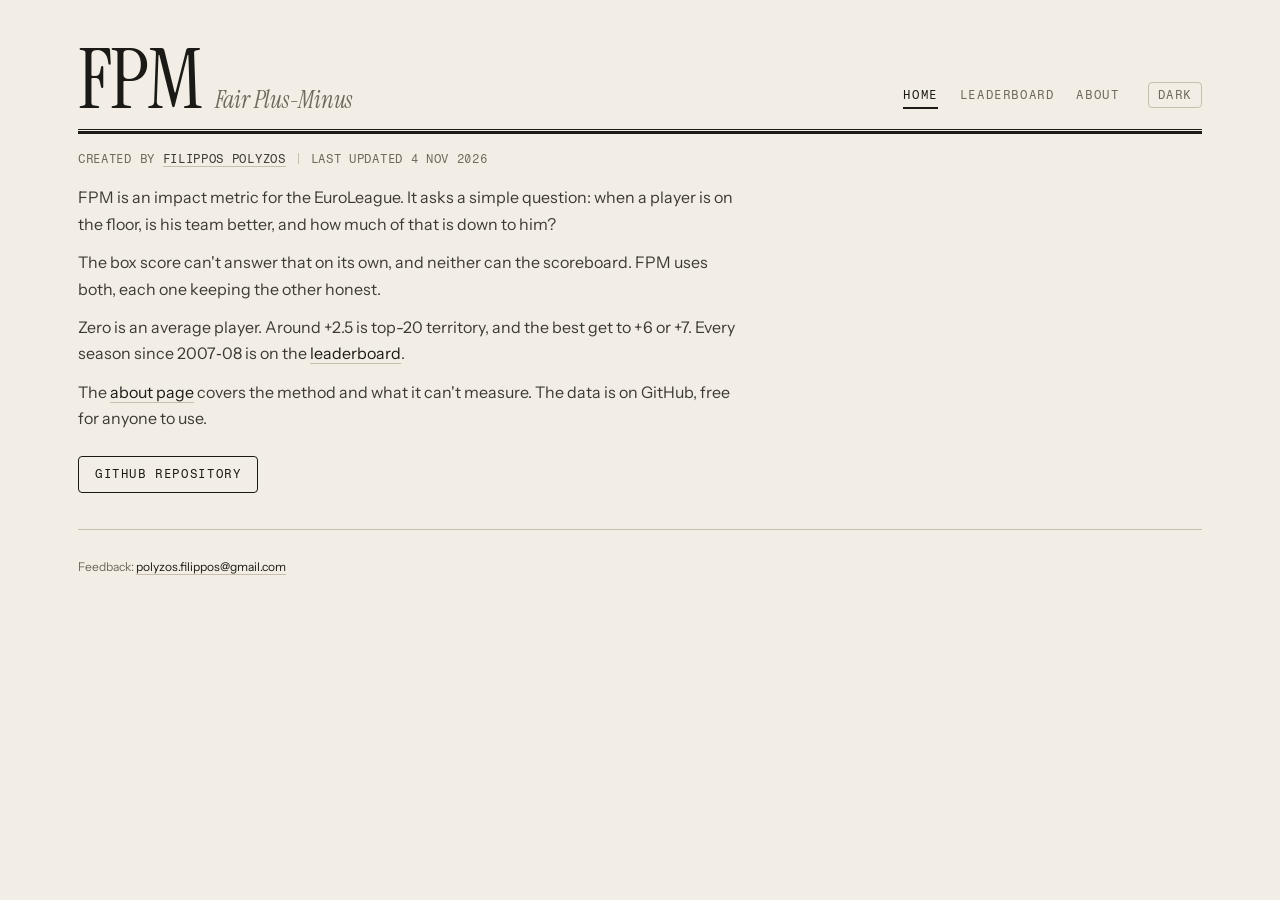
==== commit 4d3a703a: "Add files via upload" ====
--- a/docs/index.html
+++ b/docs/index.html
@@ -4,92 +4,23 @@
 <meta charset="utf-8">
 <meta name="viewport" content="width=device-width, initial-scale=1, viewport-fit=cover">
 <script>/* apply a remembered theme before the page paints */try{var t=localStorage.getItem("fpm-theme");if(t==="dark"||t==="light")document.documentElement.setAttribute("data-theme",t);}catch(e){}</script>
-<title>FPM - Leaderboard</title>
+<title>FPM - Fair Plus-Minus</title>
+<meta name="description" content="Fair Plus-Minus: a EuroLeague player impact metric, with a leaderboard for every season since 2007-08.">
 <link rel="preconnect" href="https://fonts.gstatic.com" crossorigin>
 <link rel="stylesheet" href="https://fonts.googleapis.com/css2?family=Fragment+Mono&family=Instrument+Sans:wght@400;500;600&family=Instrument+Serif:ital@0;1&display=swap">
-<link rel="stylesheet" href="../assets/site.css">
-<meta name="description" content="The FPM leaderboard: EuroLeague player impact for every season since 2007-08, split into offense and defense.">
-<style>
-/* Page-specific styles. Tokens, masthead, nav, intro and footer live in ../assets/site.css. */
-
-/* controls */
-.controls{display:flex;flex-wrap:wrap;align-items:center;gap:10px;margin:28px 0 0}
-select,input{font:400 14px/1 var(--f-sans);color:var(--text);background:var(--panel);
-  border:1px solid var(--rule);border-radius:var(--r);padding:12px 14px}
-#team{max-width:230px}
-input{flex:1;min-width:190px}
-input::placeholder{color:var(--faint)}
-select:focus,input:focus{outline:1px solid var(--text);outline-offset:0}
-.legend{display:flex;align-items:center;gap:8px;font-size:12px;color:var(--muted);flex-wrap:wrap}
-.key{display:inline-flex;align-items:center;gap:6px}
-.chip{display:inline-block;width:12px;height:12px;border-radius:3px;vertical-align:-2px}
-.chip.neg{background:rgba(var(--neg),.85)}
-.chip.pos{background:rgba(var(--pos),.85)}
-.count{margin-left:auto;font:400 11.5px var(--f-mono);letter-spacing:.06em;text-transform:uppercase;color:var(--muted);white-space:nowrap}
-
-/* table, set straight on the page like a ledger: a rule under the header, hairlines between rows */
-.scroll{margin-top:18px}
-table{width:100%;border-collapse:separate;border-spacing:0}
-thead th{position:sticky;top:0;z-index:20;background:var(--bg);
-  font:500 10.5px/1 var(--f-mono);letter-spacing:.14em;text-transform:uppercase;color:var(--muted);
-  text-align:right;padding:16px 10px 12px;border-bottom:1px solid var(--line);
-  cursor:pointer;white-space:nowrap;user-select:none}
-thead th.l{text-align:left}
-thead th:hover{color:var(--text)}
-thead th.on{color:var(--text)}
-.ar{color:var(--text);font-size:9px;margin-left:3px}
-tbody td{font:400 14px var(--f-mono);font-variant-numeric:tabular-nums;text-align:right;padding:12px 10px;vertical-align:middle;
-  border-bottom:1px solid var(--line-2);white-space:nowrap;color:var(--sec)}
-tbody td.l{text-align:left}
-tbody tr:hover td{background:var(--hover)}
-.rankh{width:42px;cursor:default}
-.rankh:hover{color:var(--muted)}
-.rank{color:var(--faint)}
-.player{font:500 15px var(--f-sans);color:var(--text)}
-.team,.pos,.role{font:400 13.5px var(--f-sans);color:var(--muted)}
-/* FPM: a chip coloured by how far above or below average */
-td.fpm{width:80px;padding:6px}
-.fchip{border-radius:var(--r);padding:7px 0 6px;text-align:center}
-.fpm .v{display:block;font:500 14px/1.1 var(--f-mono);color:var(--chip-text)}
-.fpm .pc{display:block;font:400 9.5px var(--f-mono);color:var(--chip-sub);margin-top:3px}
-td .up{color:var(--pos-text)}
-td .dn{color:var(--neg-text)}
-/* the note on the +- header: shows on hover, on a tap, or on keyboard focus */
-.tip{position:relative;display:inline-block;border-bottom:1px dotted var(--muted);cursor:help;outline:none}
-.tip-box{display:none;position:absolute;right:-8px;top:calc(100% + 10px);z-index:30;width:280px;padding:12px 14px;
-  font:400 12.5px/1.55 var(--f-sans);letter-spacing:0;text-transform:none;text-align:left;white-space:normal;
-  color:var(--sec);background:var(--panel);border:1px solid var(--line);border-radius:var(--r);cursor:default}
-.tip-box b{color:var(--text);font-weight:600}
-.tip-box::before{content:"";position:absolute;right:12px;top:-6px;width:10px;height:10px;background:var(--panel);
-  border-left:1px solid var(--line);border-top:1px solid var(--line);transform:rotate(45deg)}
-.tip:hover .tip-box,.tip:focus .tip-box,.tip:focus-within .tip-box{display:block}
-.se-col{display:none}
-table.show-se .se-col{display:table-cell}
-.empty{display:none;padding:44px 4px;color:var(--muted);font-size:13px}
-
-@media(max-width:1000px){.c-min,.c-poss{display:none}}
-@media(max-width:820px){.c-age,.c-gp{display:none}}
-@media(max-width:620px){
-  .c-role,.c-o,.c-d{display:none}
-  table.show-se .se-col{display:none}
-  thead th{padding:14px 6px 10px}
-  tbody td{padding:11px 6px}
-  td.fpm{width:68px;padding:5px 4px}
-}
-@media(max-width:430px){.c-pos{display:none}}
-</style>
+<link rel="stylesheet" href="assets/site.css">
 </head>
-<body data-top>
+<body>
 <div class="wrap">
   <header class="mast">
-    <a class="brand" href="../">
+    <a class="brand" href="./">
       <div class="row"><h1>FPM</h1><span class="exp">Fair Plus-Minus</span></div>
       <div class="mark"></div>
     </a>
     <nav class="nav" aria-label="Site">
-      <a href="../">Home</a>
-      <a href="./" aria-current="page">Leaderboard</a>
-      <a href="../about/">About</a>
+      <a href="./" aria-current="page">Home</a>
+      <a href="leaderboard/">Leaderboard</a>
+      <a href="about/">About</a>
       <button class="theme" id="theme" type="button" aria-label="Switch between light and dark"><span class="on-light">Dark</span><span class="on-dark">Light</span></button>
     </nav>
   </header>
@@ -99,160 +30,21 @@
     <span id="updated"></span>
   </div>
 
-  <p class="lede">A EuroLeague player's on-court impact, in points per 100 possessions above an
-    average player, split into <b>offense</b> and <b>defense</b>. It counts the real score and checks
-    it against the box score. Zero is average; around +2.5 is top-20 territory, and the best get to +6 or +7.</p>
+  <p class="lede">FPM is an impact metric for the EuroLeague. It asks a simple question: when a player
+    is on the floor, is his team better, and how much of that is down to him?</p>
+  <p class="lede">The box score can't answer that on its own, and neither can the scoreboard. FPM uses
+    both, each one keeping the other honest.</p>
+  <p class="lede">Zero is an average player. Around +2.5 is top-20 territory, and the best get to +6 or
+    +7. Every season since 2007&#8209;08 is on the <a href="leaderboard/">leaderboard</a>.</p>
+  <p class="lede">The <a href="about/">about page</a> covers the method and what it can't measure.
+    The data is on GitHub, free for anyone to use.</p>
+  <a class="repo" href="https://github.com/filippospol/FPM" target="_blank" rel="noopener">GitHub repository</a>
   <div class="rule"></div>
 
-  <div class="controls">
-    <select id="season" aria-label="Season"></select>
-    <select id="team" aria-label="Team"></select>
-    <input id="q" type="search" placeholder="Search player or team">
-    <span class="legend">
-      <span class="key"><span class="chip neg"></span>below average</span>
-      <span class="key"><span class="chip pos"></span>above average</span>
-      &middot; number in the box is the season percentile
-    </span>
-    <span class="count" id="count"></span>
-  </div>
-
-  <div class="scroll">
-    <table id="tbl">
-      <thead><tr>
-        <th class="l rankh">#</th>
-        <th class="l" data-k="0">Player</th>
-        <th class="l" data-k="1">Team</th>
-        <th class="l c-pos" data-k="2">Pos</th>
-        <th class="l c-role" data-k="12">Role</th>
-        <th class="c-age" data-k="3">Age</th>
-        <th class="c-gp" data-k="4">GP</th>
-        <th class="c-min" data-k="5">Min</th>
-        <th class="c-poss" data-k="6">Poss</th>
-        <th class="on" data-k="7">FPM<span class="ar">&#9660;</span></th>
-        <th class="se-col c-se" data-k="10"><span class="tip" tabindex="0">&plusmn;<span class="tip-box" role="tooltip">
-          <b>Margin of error.</b> The rating could reasonably sit about this far above or below the number shown.
-          It shrinks as a player's possessions add up, so it is widest early in the season and for
-          players with few minutes. Shown for the current season only, where samples are still small.</span></span></th>
-        <th class="c-o" data-k="8">O-FPM</th>
-        <th class="c-d" data-k="9">D-FPM</th>
-      </tr></thead>
-      <tbody id="body"></tbody>
-    </table>
-    <div class="empty" id="empty">Loading the leaderboard&hellip;</div>
-  </div>
-
   <footer>
-    Regular season and the old Top&nbsp;16 only &middot; 2007-08 to 2026-27 &middot; minimum 400 possessions,
-    120 in the current season &middot; standard error (&plusmn;) shown on the current season.
-    <div class="by">Feedback: <a href="mailto:polyzos.filippos@gmail.com">polyzos.filippos@gmail.com</a></div>
+    Feedback: <a href="mailto:polyzos.filippos@gmail.com">polyzos.filippos@gmail.com</a>
   </footer>
 </div>
-
-<script>
-var DATA={},TEAMS={},META={},CUR="";
-var $=function(s){return document.getElementById(s)};
-var state={season:"",team:"",q:"",k:"7",dir:-1};
-var NUM={3:1,4:1,5:1,6:1,7:1,8:1,9:1,10:1,11:1};
-
-function sgn(v){v=+v;return (v>=0?'+':'')+v.toFixed(1);}
-/* colour-blind-safe diverging: blue above average, vermillion below (colours in site.css) */
-var CSS=getComputedStyle(document.documentElement);
-var POS=CSS.getPropertyValue('--pos').trim()||'17,138,112',NEG=CSS.getPropertyValue('--neg').trim()||'141,78,168';
-function heat(v){var t=Math.max(-1,Math.min(1,v/6)),a=Math.abs(t);
-  return 'background:rgba('+(t>=0?POS:NEG)+','+(0.18+0.66*a).toFixed(3)+')';}
-/* names arrive in capitals; show them in normal case, keeping initials and suffixes as they are */
-var KEEP={II:1,III:1,IV:1,AJ:1,CJ:1,DJ:1,JJ:1,KC:1,OJ:1,PJ:1,RJ:1,TJ:1};
-function nice(n){return n.split(' ').map(function(w){
-  if(KEEP[w]||w.length===1)return w;
-  w=w.toLowerCase().replace(/(^|[-'.\u00b4\u2019])(\p{L})/gu,function(m,p,c){return p+c.toUpperCase();});
-  return w.replace(/(^|-)Mc(\p{L})/gu,function(m,p,c){return p+'Mc'+c.toUpperCase();});}).join(' ');}
-function od(v){v=+v;var c=v>0?'up':(v<0?'dn':'');return '<span class="'+c+'">'+sgn(v)+'</span>';}
-
-function rows(){
-  var r=(DATA[state.season]||[]).map(function(a,i){return{a:a,i:i}});
-  if(state.team)r=r.filter(function(x){return x.a[1]===state.team;});
-  if(state.q){var q=state.q.toLowerCase();r=r.filter(function(x){
-    var tn=(TEAMS[x.a[1]]||'').toLowerCase();
-    return x.a[0].toLowerCase().indexOf(q)>-1||x.a[1].toLowerCase().indexOf(q)>-1||tn.indexOf(q)>-1;});}
-  var k=+state.k,num=NUM[k];
-  r.sort(function(x,y){var xa=x.a[k],ya=y.a[k];if(num){xa=+xa;ya=+ya;}
-    if(xa<ya)return -state.dir;if(xa>ya)return state.dir;return x.i-y.i;});
-  return r;
-}
-/* rank each player within the full season by a metric column (best = 1) */
-function rankBy(k){
-  var all=(DATA[state.season]||[]).map(function(a,i){return{a:a,i:i}});
-  all.sort(function(x,y){return y.a[k]-x.a[k];});
-  var m={};for(var j=0;j<all.length;j++)m[all[j].i]=j+1;return m;
-}
-function render(){
-  var r=rows(),h='';
-  var showRank=(state.k==="7"||state.k==="8"||state.k==="9");   /* FPM, O-FPM, D-FPM */
-  var rk=showRank?rankBy(+state.k):null;
-  for(var i=0;i<r.length;i++){var row=r[i],a=row.a;
-    h+='<tr>'+
-      '<td class="l rank">'+(showRank?rk[row.i]:'')+'</td>'+
-      '<td class="l player">'+nice(a[0])+'</td>'+
-      '<td class="l team" title="'+(TEAMS[a[1]]||a[1])+'">'+a[1]+'</td>'+
-      '<td class="l pos c-pos">'+a[2]+'</td>'+
-      '<td class="l role c-role">'+(a[12]||'')+'</td>'+
-      '<td class="c-age">'+Math.round(a[3])+'</td>'+
-      '<td class="c-gp">'+a[4]+'</td>'+
-      '<td class="c-min">'+a[5]+'</td>'+
-      '<td class="c-poss">'+a[6]+'</td>'+
-      '<td class="fpm"><div class="fchip" style="'+heat(+a[7])+'"><span class="v">'+sgn(a[7])+'</span><span class="pc">'+a[11]+'</span></div></td>'+
-      '<td class="se-col c-se">&plusmn;'+(+a[10]).toFixed(1)+'</td>'+
-      '<td class="c-o">'+od(a[8])+'</td>'+
-      '<td class="c-d">'+od(a[9])+'</td>'+
-    '</tr>';
-  }
-  $('body').innerHTML=h;
-  $('tbl').classList.toggle('show-se',state.season===CUR);
-  $('empty').style.display=r.length?'none':'block';
-  if(!r.length)$('empty').textContent='No players match that search.';
-  $('count').textContent=r.length+' players';
-  var th=document.querySelectorAll('thead th');
-  for(var j=0;j<th.length;j++){var el=th[j],ar=el.querySelector('.ar');
-    if(el.getAttribute('data-k')===state.k){el.classList.add('on');
-      if(!ar){ar=document.createElement('span');ar.className='ar';el.appendChild(ar);}
-      ar.innerHTML=state.dir===-1?'&#9660;':'&#9650;';}
-    else{el.classList.remove('on');if(ar)ar.remove();}}
-}
-/* team dropdown for the chosen season: full names, "All teams" default */
-function fillTeams(){
-  var sel=$('team'),prev=state.team,codes={};
-  (DATA[state.season]||[]).forEach(function(a){codes[a[1]]=1;});
-  var list=Object.keys(codes).sort(function(x,y){return (TEAMS[x]||x).localeCompare(TEAMS[y]||y);});
-  sel.innerHTML='<option value="">All teams</option>';
-  list.forEach(function(c){var o=document.createElement('option');o.value=c;o.textContent=TEAMS[c]||c;sel.appendChild(o);});
-  if(prev&&codes[prev])sel.value=prev;else{sel.value='';state.team='';}
-}
-function boot(){
-  var sel=$('season');var ss=META.seasons||[];sel.innerHTML='';
-  for(var i=ss.length-1;i>=0;i--){var o=document.createElement('option');o.value=ss[i].code;o.textContent=ss[i].label;sel.appendChild(o);}
-  CUR=META.current||(ss.length?ss[ss.length-1].code:"");sel.value=CUR;state.season=CUR;
-  fillTeams();
-  render();
-}
-$('season').addEventListener('change',function(){state.season=this.value;fillTeams();render();});
-$('team').addEventListener('change',function(){state.team=this.value;render();});
-$('q').addEventListener('input',function(){state.q=this.value;render();});
-document.querySelectorAll('thead th').forEach(function(el){el.addEventListener('click',function(ev){
-  if(ev.target.closest&&ev.target.closest('.tip-box'))return;   /* reading the note is not a sort */
-  var k=el.getAttribute('data-k');
-  if(!k)return;   /* the # column is not sortable */
-  if(state.k===k)state.dir*=-1;else{state.k=k;state.dir=(k==="0"||k==="1"||k==="2"||k==="12")?1:-1;}
-  render();});});
-
-/* load the two JSON files: relative first (when served beside them), repo as fallback */
-function grab(name){
-  return fetch(name).then(function(r){if(!r.ok)throw 0;return r.json();})
-    .catch(function(){return fetch('https://raw.githubusercontent.com/filippospol/FPM/main/docs/leaderboard/'+name,{cache:'no-store'}).then(function(r){return r.json();});});
-}
-Promise.all([grab('fpm.json'),grab('teams.json')]).then(function(res){
-  META=res[0]||{};DATA=META.data||{};TEAMS=res[1]||{};boot();
-}).catch(function(){var e=$('empty');e.style.display='block';e.textContent='Could not load the leaderboard data.';});
-</script>
-<script src="../assets/site.js" data-json="fpm.json"></script>
+<script src="assets/site.js" data-json="leaderboard/fpm.json"></script>
 </body>
 </html>
--- a/docs/assets/site.css
+++ b/docs/assets/site.css
@@ -0,0 +1,141 @@
+/* FPM site: the shared house style ("Ledger"). Paper by day, ink by night, following the visitor's
+   system setting unless they pick one with the switch in the masthead (site.js remembers it).
+   The page behaves like print: a serif masthead over a double rule, text links instead of buttons,
+   the table set straight on the page with rules rather than in a card. The only colour is the
+   heatmap, blue above average and vermillion below, a pair that holds up for colour-blind readers.
+   Every page links this file, so the three stay in step. */
+:root{
+  /* light (paper) */
+  --bg:#f2eee5; --panel:#f8f5ee; --raise:#e7e1d4; --hover:#ebe6da;
+  --text:#1b1a16; --sec:#3d3a33; --muted:#6f6a60; --faint:#9b958a;
+  --line:#1b1a16; --rule:#c6bfae; --line-2:#dcd6c8;
+  --pos:17,138,112; --neg:141,78,168;           /* heatmap pair (teal / purple) */
+  --pos-text:#0e7a5f; --neg-text:#7d3f9e;        /* the same pair as text, tuned for paper */
+  --chip-text:#15140f; --chip-sub:rgba(0,0,0,.55);
+  --r:4px;
+  --f-serif:'Instrument Serif',Georgia,'Times New Roman',serif;
+  --f-mono:'Fragment Mono',ui-monospace,SFMono-Regular,Menlo,Consolas,monospace;
+  --f-sans:'Instrument Sans',system-ui,-apple-system,'Segoe UI',Helvetica,Arial,sans-serif;
+  --gut:max(18px,env(safe-area-inset-left,0px));
+  --gutr:max(18px,env(safe-area-inset-right,0px));
+  color-scheme:light;
+}
+/* dark (ink): the system setting, unless the visitor chose light */
+@media(prefers-color-scheme:dark){ :root:not([data-theme="light"]){
+  --bg:#141311; --panel:#1a1916; --raise:#262420; --hover:#1f1d19;
+  --text:#ece7da; --sec:#c5bfb0; --muted:#8a8478; --faint:#625d53;
+  --line:#ece7da; --rule:#4a453c; --line-2:#2a2823;
+  --pos-text:#4cbf9f; --neg-text:#bd93d8;
+  --chip-text:#ffffff; --chip-sub:rgba(255,255,255,.62);
+  color-scheme:dark; } }
+:root[data-theme="dark"]{
+  --bg:#141311; --panel:#1a1916; --raise:#262420; --hover:#1f1d19;
+  --text:#ece7da; --sec:#c5bfb0; --muted:#8a8478; --faint:#625d53;
+  --line:#ece7da; --rule:#4a453c; --line-2:#2a2823;
+  --pos-text:#4cbf9f; --neg-text:#bd93d8;
+  --chip-text:#ffffff; --chip-sub:rgba(255,255,255,.62);
+  color-scheme:dark; }
+
+*{box-sizing:border-box}
+html{background:var(--bg)}
+html,body{margin:0}
+body{background:var(--bg);color:var(--text);font-family:var(--f-sans);-webkit-font-smoothing:antialiased}
+a{color:var(--sec)}
+.wrap{max-width:1160px;margin:0 auto;padding:0 var(--gutr) 72px var(--gut)}
+
+/* masthead: serif wordmark, the page links set as text, the theme switch, then a double rule */
+.mast{display:flex;align-items:flex-end;justify-content:space-between;gap:16px;padding:44px 0 14px;
+  border-bottom:1px solid var(--line);position:relative}
+.mast::after{content:"";position:absolute;left:0;right:0;bottom:-5px;height:3px;background:var(--line)}
+.brand{color:inherit;text-decoration:none}
+.brand .row{display:flex;align-items:baseline;gap:14px;flex-wrap:wrap}
+.brand h1{font:400 clamp(52px,9vw,84px)/.85 var(--f-serif);letter-spacing:-.025em;margin:0}
+.brand .exp{font:italic 400 clamp(18px,2.6vw,24px)/1 var(--f-serif);color:var(--muted);letter-spacing:-.01em}
+.mark{display:none}
+.nav{display:flex;align-items:baseline;gap:22px;padding-bottom:6px}
+.nav a{font:500 11.5px/1 var(--f-mono);letter-spacing:.14em;text-transform:uppercase;color:var(--muted);text-decoration:none;
+  padding:6px 0;border-bottom:2px solid transparent}
+.nav a:hover{color:var(--text)}
+.nav a[aria-current="page"]{color:var(--text);border-bottom-color:var(--text)}
+.theme{margin-left:6px;font:500 11.5px/1 var(--f-mono);letter-spacing:.14em;text-transform:uppercase;color:var(--muted);
+  background:none;border:1px solid var(--rule);border-radius:var(--r);padding:7px 9px 6px;cursor:pointer}
+.theme:hover{color:var(--text);border-color:var(--text)}
+.theme .on-dark,.theme .on-light{display:none}
+:root[data-theme="dark"] .theme .on-dark{display:inline}
+:root[data-theme="light"] .theme .on-light{display:inline}
+:root:not([data-theme]) .theme .on-light{display:inline}
+@media(prefers-color-scheme:dark){ :root:not([data-theme]) .theme .on-light{display:none} :root:not([data-theme]) .theme .on-dark{display:inline} }
+
+/* dateline under the masthead */
+.credit{margin:22px 0 0;font:400 11.5px var(--f-mono);letter-spacing:.06em;text-transform:uppercase;color:var(--muted);
+  display:flex;flex-wrap:wrap;align-items:center;gap:6px 0}
+.credit #updated{display:none}
+.credit.dated #updated{display:inline}
+.credit.dated #updated::before{content:"";display:inline-block;width:1px;height:11px;background:var(--rule);margin:0 12px;vertical-align:-1px}
+
+/* intro copy */
+.lede{max-width:60ch;margin:18px 0 0;font-size:16px;line-height:1.65;color:var(--sec)}
+.lede+.lede{margin-top:12px}
+.lede b{color:var(--text);font-weight:500}
+.lede a,.credit a,footer a{color:var(--text);text-decoration:none;border-bottom:1px solid var(--rule)}
+.lede a:hover,.credit a:hover,footer a:hover{border-bottom-color:var(--text)}
+.credit a{color:var(--sec)}
+.repo{display:inline-block;margin:24px 0 0;font:500 11.5px/1 var(--f-mono);letter-spacing:.14em;text-transform:uppercase;color:var(--text);
+  text-decoration:none;border:1px solid var(--line);border-radius:var(--r);padding:12px 16px}
+.repo:hover{background:var(--text);color:var(--bg)}
+.rule{height:1px;background:var(--rule);margin:36px 0 0}
+
+footer{margin-top:26px;font:400 12px/1.8 var(--f-sans);color:var(--muted)}
+footer .by{margin-top:6px}
+
+/* back to top, on the leaderboard and about pages */
+.top{position:fixed;z-index:50;right:max(18px,env(safe-area-inset-right,0px));bottom:max(18px,env(safe-area-inset-bottom,0px));
+  font:500 11px/1 var(--f-mono);letter-spacing:.14em;text-transform:uppercase;color:var(--text);background:var(--panel);
+  border:1px solid var(--line);border-radius:var(--r);padding:11px 13px;cursor:pointer;opacity:0;pointer-events:none;transition:opacity .2s}
+.top.show{opacity:1;pointer-events:auto}
+.top:hover{background:var(--text);color:var(--bg)}
+
+/* about: long-form reading with a table of contents beside it */
+.doc{display:grid;grid-template-columns:220px minmax(0,1fr);gap:48px;margin-top:8px}
+.toc{position:sticky;top:24px;align-self:start;max-height:calc(100vh - 48px);overflow:auto;padding:30px 0 0}
+.toc ol{list-style:none;margin:0;padding:0}
+.toc>ol>li{margin:0 0 20px}
+.toc>ol>li>a{font:500 10.5px var(--f-mono);letter-spacing:.14em;text-transform:uppercase;color:var(--muted)}
+.toc li li{margin:8px 0 0}
+.toc li li a{font-size:13px;color:var(--muted)}
+.toc a{text-decoration:none;line-height:1.45;display:inline-block}
+.toc a:hover,.toc a.on{color:var(--text)}
+.prose{max-width:68ch;font-size:16.5px;line-height:1.7;color:var(--sec)}
+.prose .part{padding-top:6px}
+.prose .part+.part{margin-top:56px;border-top:1px solid var(--rule)}
+.prose h2{font:400 clamp(34px,4.6vw,44px)/1.05 var(--f-serif);letter-spacing:-.02em;color:var(--text);margin:30px 0 18px}
+.prose h3{font:400 24px/1.2 var(--f-serif);letter-spacing:-.01em;color:var(--text);margin:42px 0 10px}
+.prose h4{font:500 10.5px var(--f-mono);letter-spacing:.14em;text-transform:uppercase;color:var(--muted);margin:30px 0 10px}
+.prose p{margin:0 0 14px}
+.prose strong{color:var(--text);font-weight:600}
+.prose em{color:var(--text);font-style:italic}
+.prose ul,.prose ol{margin:0 0 16px;padding-left:20px}
+.prose li{margin:0 0 9px;line-height:1.6}
+.prose li::marker{color:var(--faint)}
+.prose a{color:var(--text);text-decoration:none;border-bottom:1px solid var(--rule);overflow-wrap:anywhere}
+.prose a:hover{border-bottom-color:var(--text)}
+.prose code{font:400 13.5px var(--f-mono);background:var(--raise);border-radius:3px;padding:1px 5px;color:var(--text)}
+.prose h2,.prose h3,.prose h4{scroll-margin-top:20px}
+.status{color:var(--muted);font-size:13px;padding:30px 0}
+
+@media(max-width:1000px){
+  .doc{grid-template-columns:1fr;gap:0}
+  .toc{position:static;max-height:none;border-bottom:1px solid var(--rule);padding:24px 0 16px}
+  .toc li li{display:none}
+  .toc>ol{display:flex;flex-wrap:wrap;gap:8px 22px}
+  .toc>ol>li{margin:0}
+}
+@media(max-width:620px){
+  .mast{flex-wrap:wrap;align-items:flex-start;padding-top:32px}
+  .nav{width:100%;gap:18px}
+  .credit{flex-direction:column;align-items:flex-start}
+  .credit.dated #updated::before{display:none}
+  .lede{font-size:15.5px}
+  .prose{font-size:16px}
+}
+@media(prefers-reduced-motion:reduce){*{transition:none!important;scroll-behavior:auto!important}}
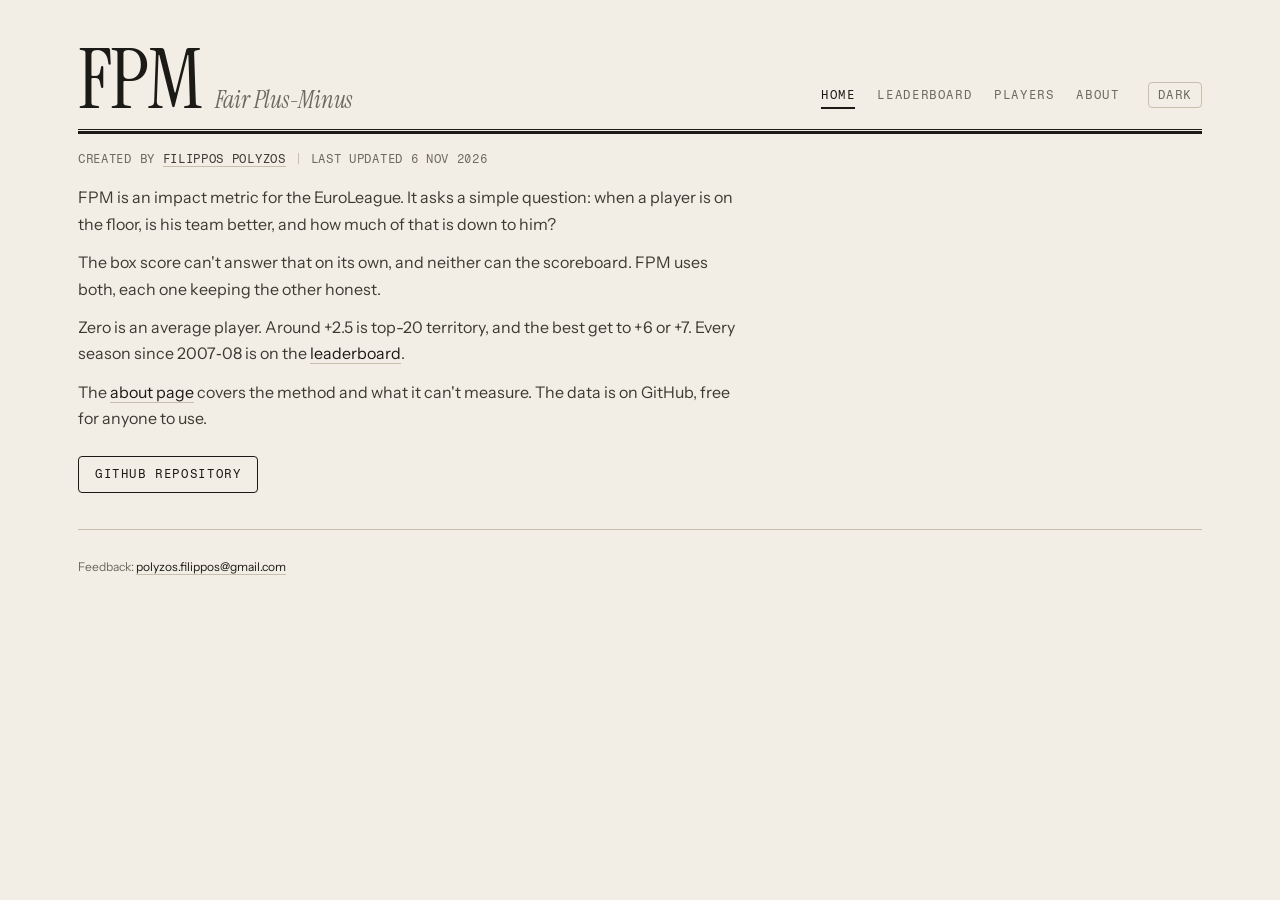
==== commit 4302c212: "Add files via upload" ====
--- a/docs/index.html
+++ b/docs/index.html
@@ -20,6 +20,7 @@
     <nav class="nav" aria-label="Site">
       <a href="./" aria-current="page">Home</a>
       <a href="leaderboard/">Leaderboard</a>
+      <a href="player/">Players</a>
       <a href="about/">About</a>
       <button class="theme" id="theme" type="button" aria-label="Switch between light and dark"><span class="on-light">Dark</span><span class="on-dark">Light</span></button>
     </nav>
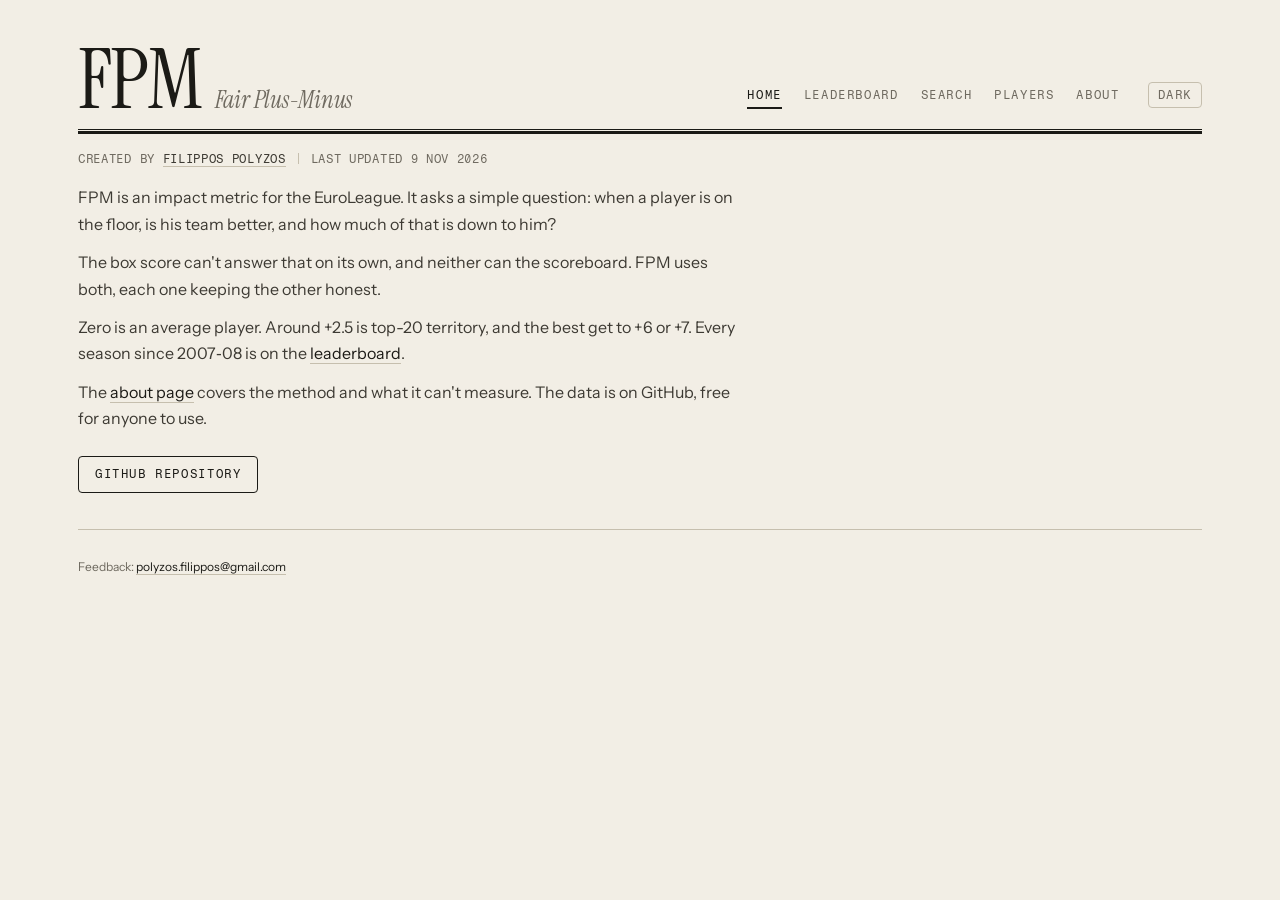
==== commit 26015387: "Add files via upload" ====
--- a/docs/index.html
+++ b/docs/index.html
@@ -20,6 +20,7 @@
     <nav class="nav" aria-label="Site">
       <a href="./" aria-current="page">Home</a>
       <a href="leaderboard/">Leaderboard</a>
+      <a href="search/">Search</a>
       <a href="player/">Players</a>
       <a href="about/">About</a>
       <button class="theme" id="theme" type="button" aria-label="Switch between light and dark"><span class="on-light">Dark</span><span class="on-dark">Light</span></button>
